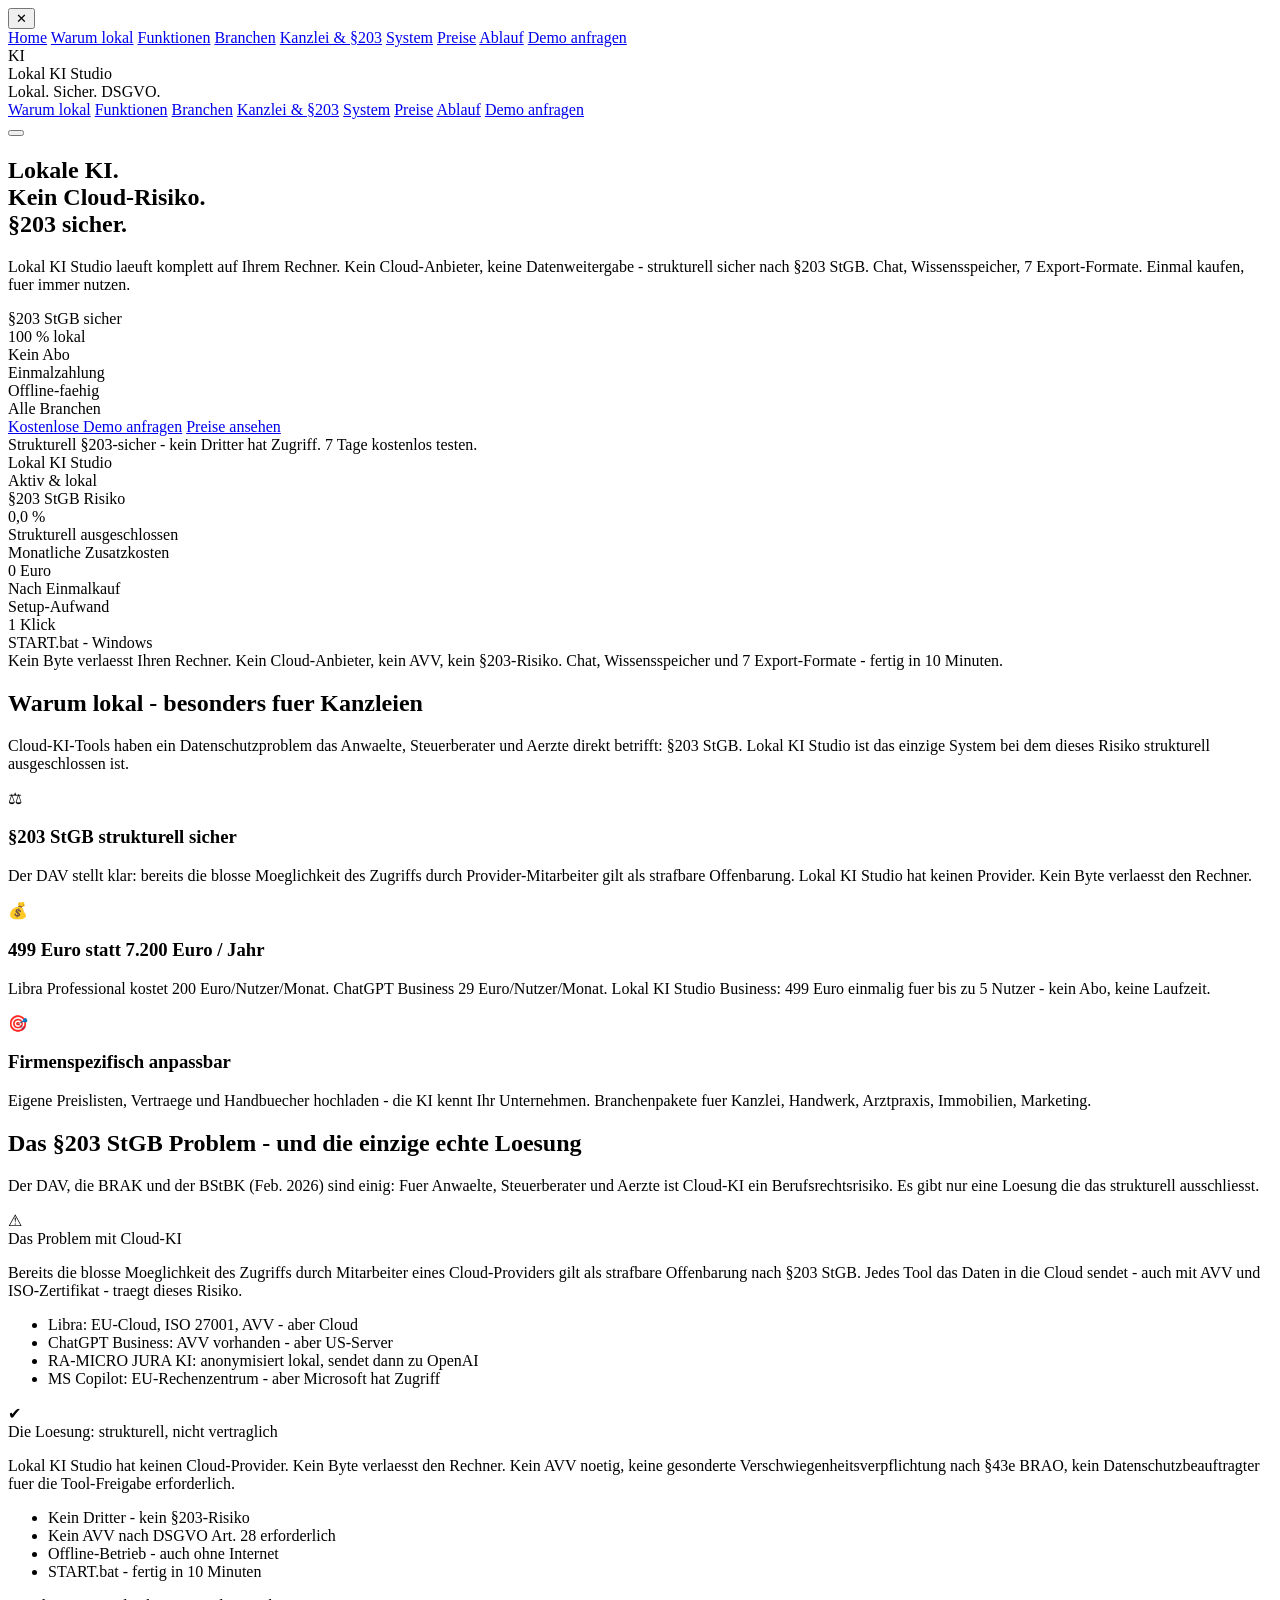
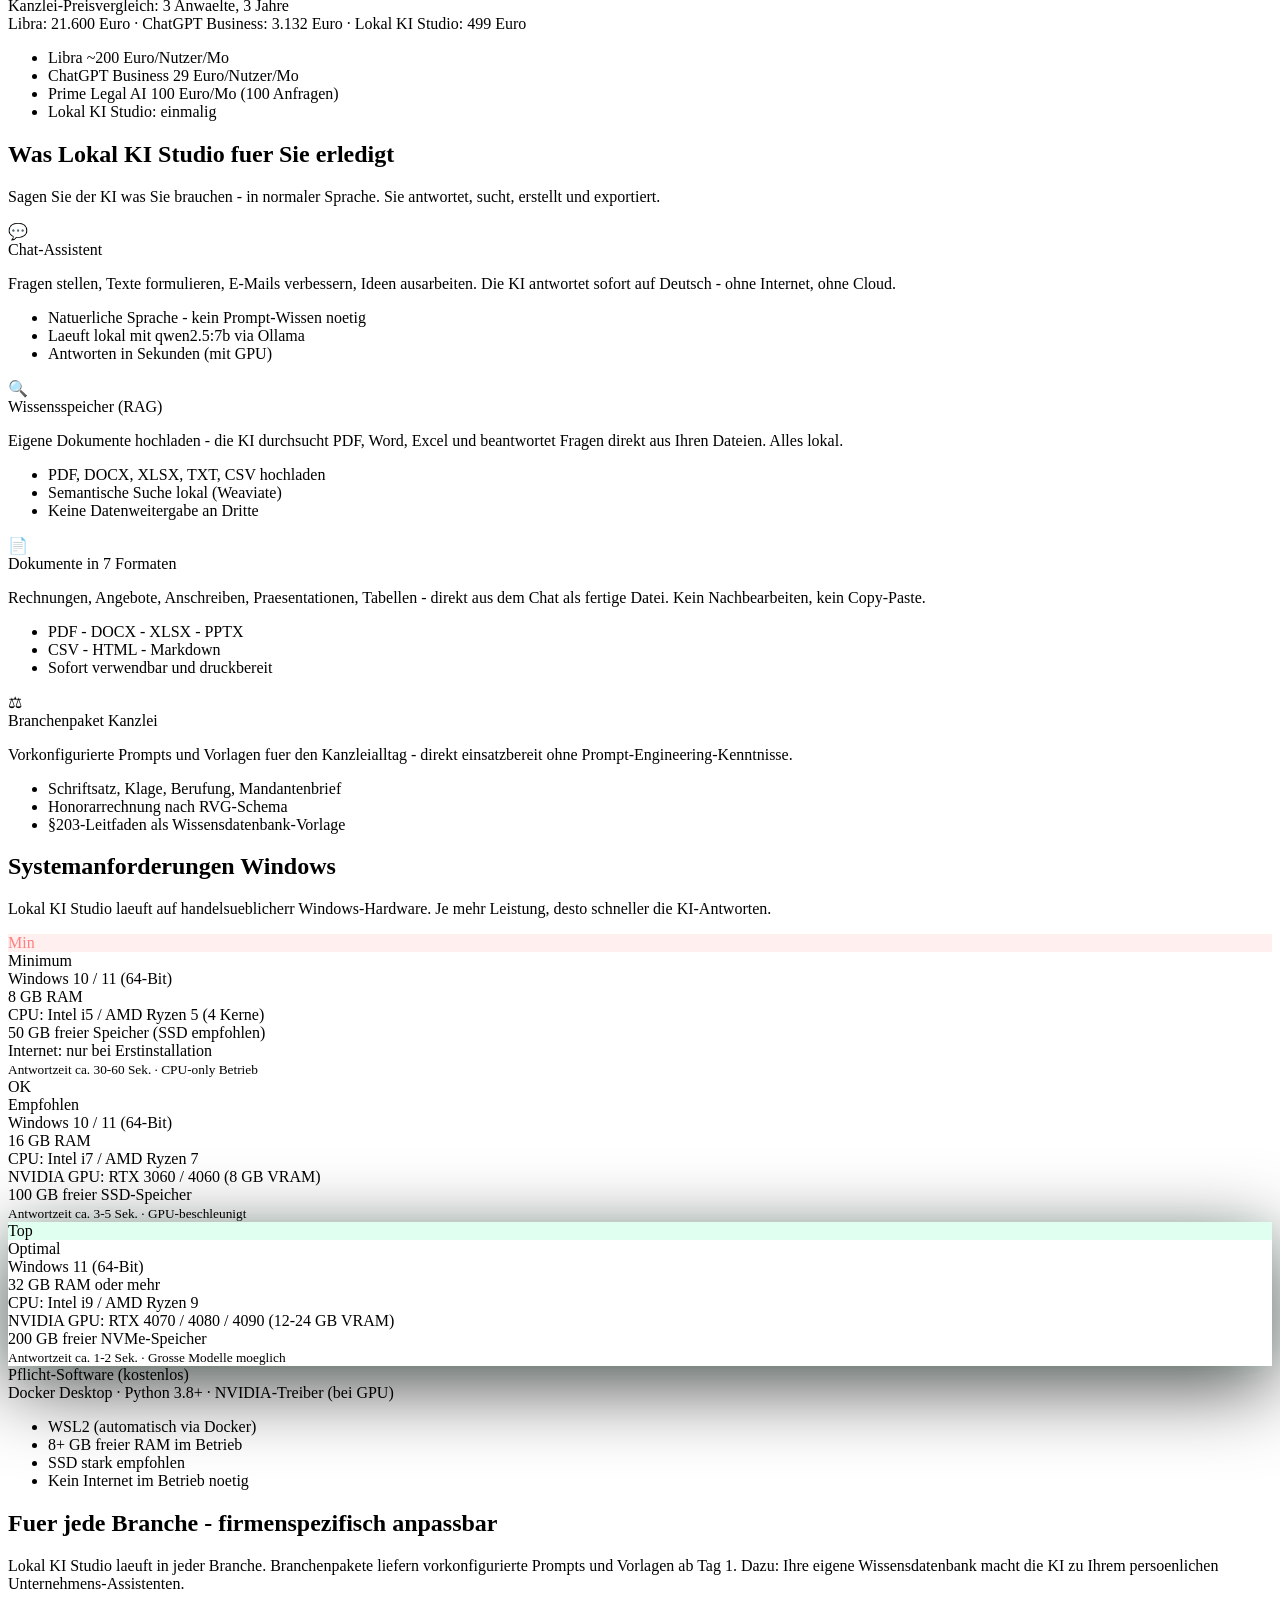
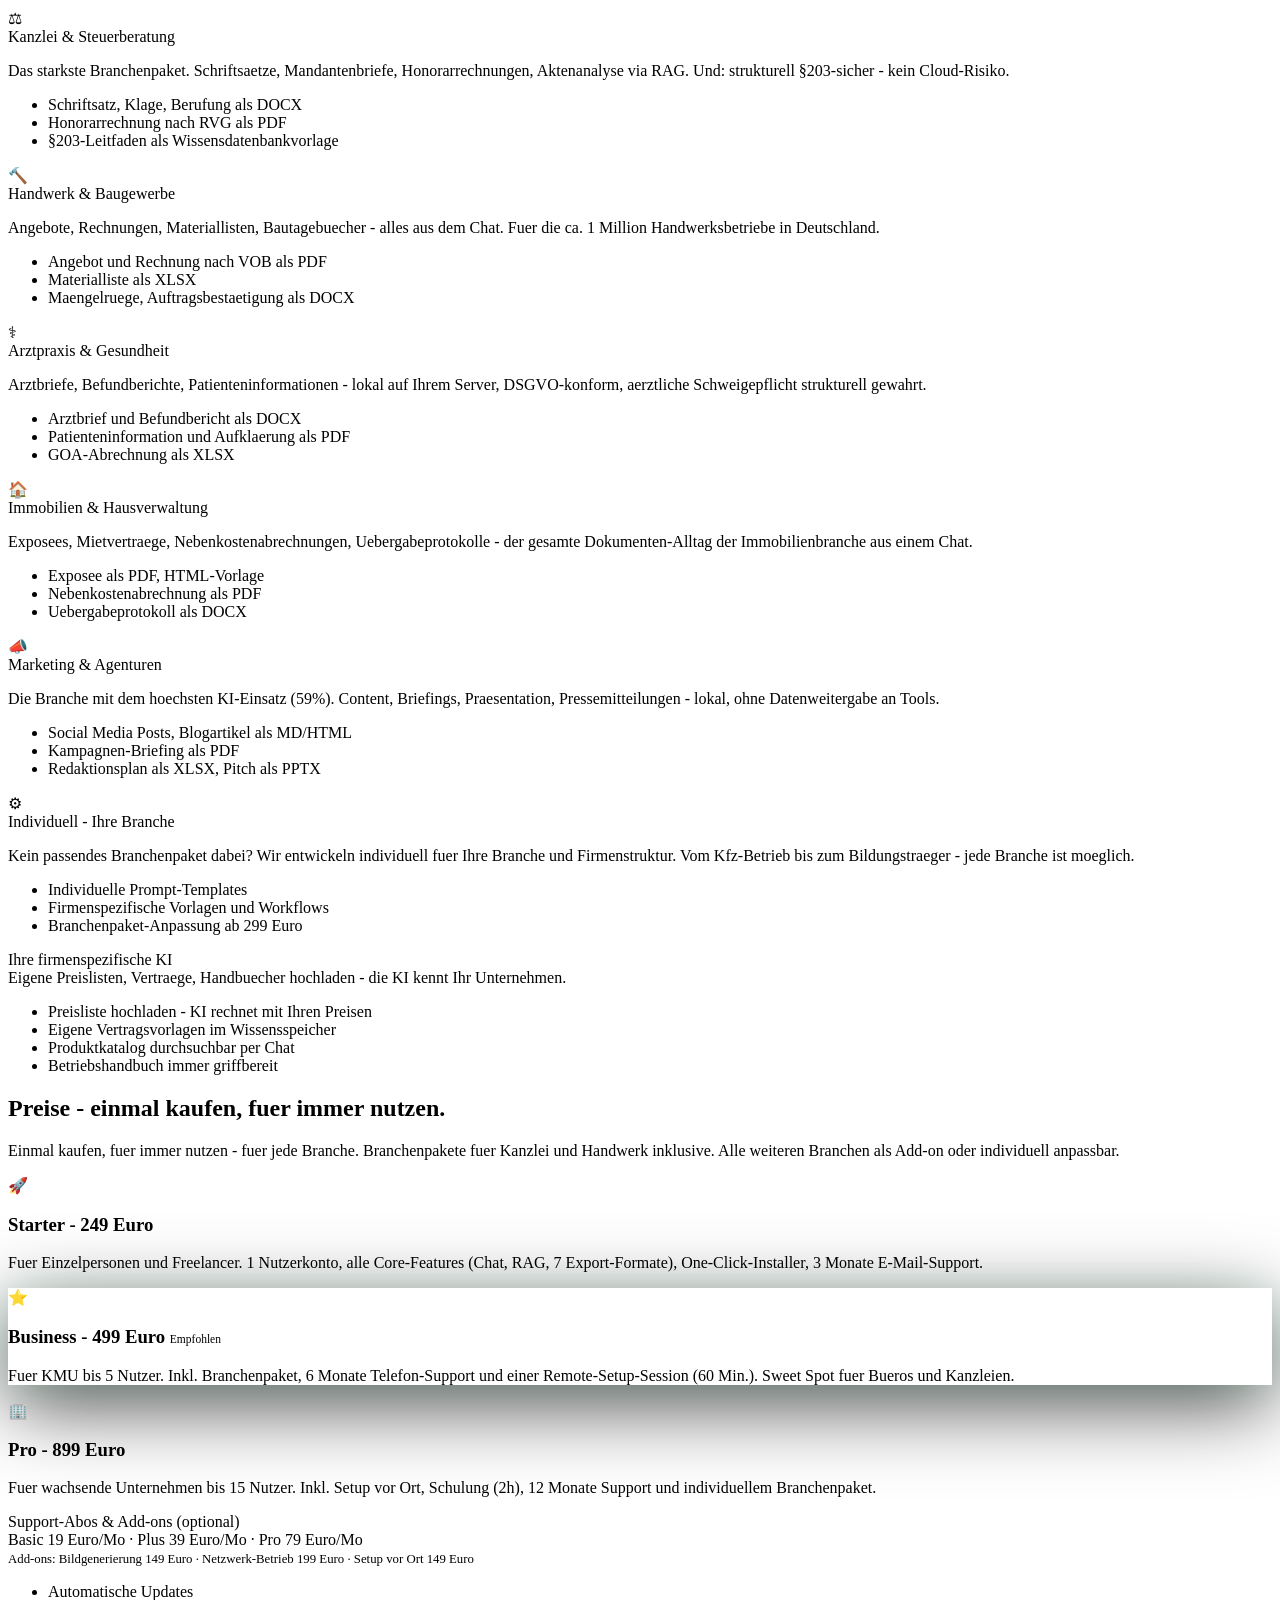
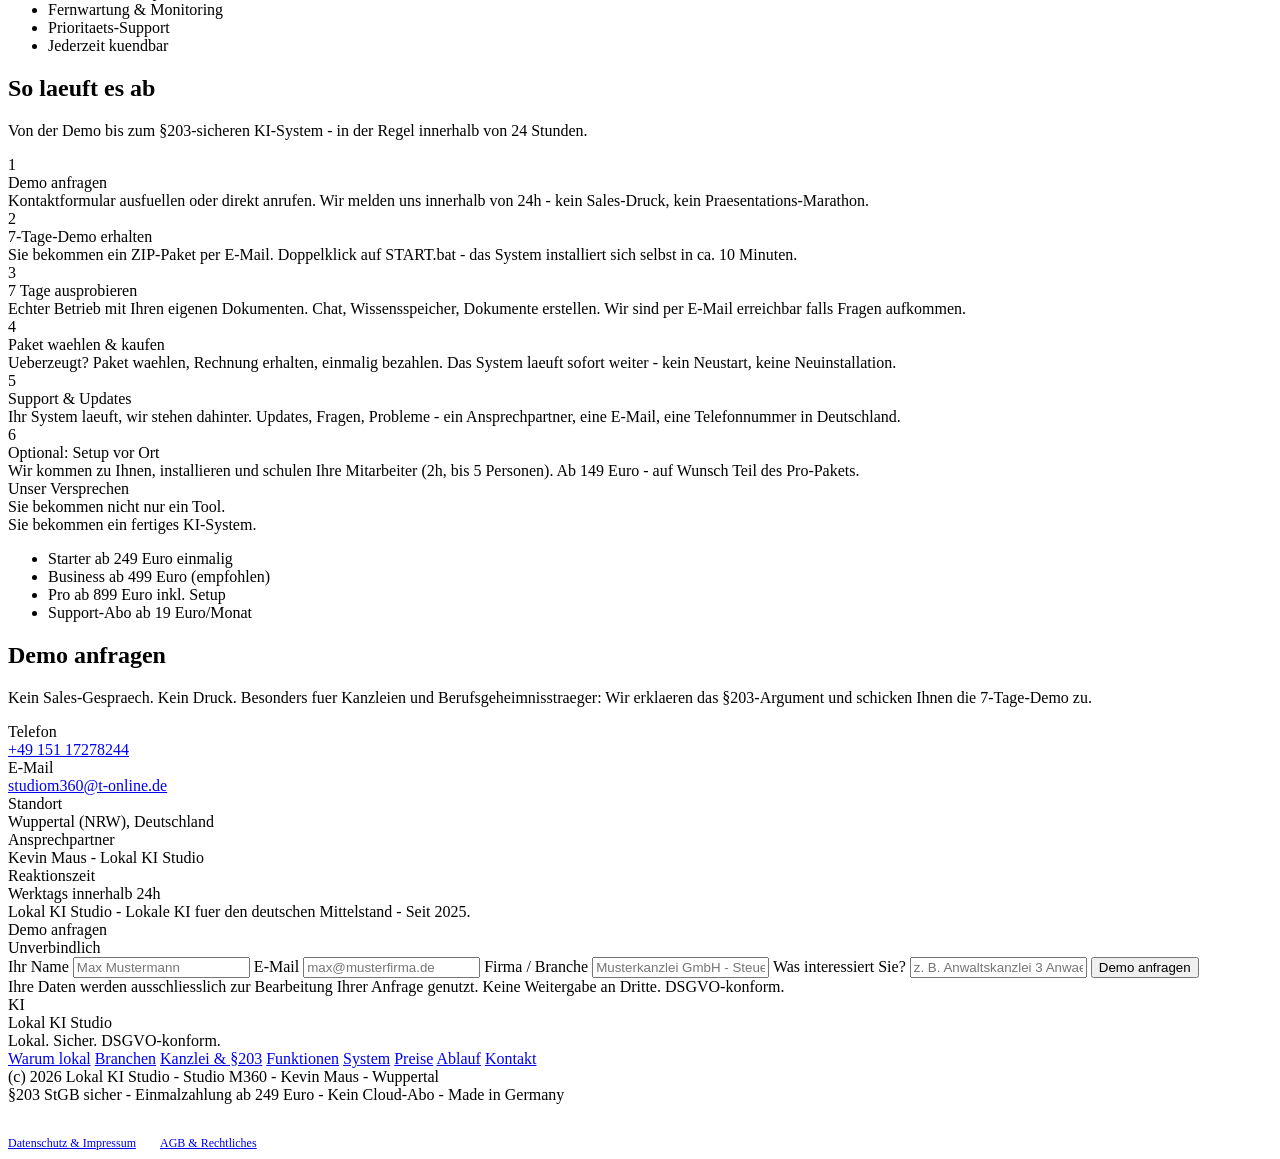
==== index.html @ 7f2d1e47 "Add files via upload" ====
<!DOCTYPE html>
<html lang="de">
<head>
  <meta charset="UTF-8" />
  <meta name="viewport" content="width=device-width,initial-scale=1.0" />
  <meta name="description" content="Lokal KI Studio - Lokale KI fuer Kanzleien und KMU. Strukturell sicher nach paragraph 203 StGB. Chat, Wissensspeicher, 7 Exportformate. Einmalzahlung ab 249 Euro - kein Cloud-Abo." />
  <title>Lokal KI Studio - Ihr eigenes ChatGPT - lokal &amp; sicher.</title>
  <link rel="preconnect" href="https://fonts.gstatic.com" crossorigin />
  <link href="https://fonts.googleapis.com/css2?family=Inter:wght@400;500;600&display=swap" rel="stylesheet" />
  <link rel="stylesheet" href="assets/styles.css" />
</head>
<body>

  <!-- Mobile nav overlay -->
  <div class="nav-overlay" id="mobileMenu">
    <button class="nav-overlay-close" id="mobileClose">&#x2715;</button>
    <nav class="nav-overlay-links">
      <a href="#home"     class="nav-overlay-link">Home</a>
      <a href="#why"      class="nav-overlay-link">Warum lokal</a>
      <a href="#features" class="nav-overlay-link">Funktionen</a>
      <a href="#branchen" class="nav-overlay-link">Branchen</a>
      <a href="#kanzlei" class="nav-overlay-link">Kanzlei &amp; §203</a>
      <a href="#system"   class="nav-overlay-link">System</a>
      <a href="#pricing"  class="nav-overlay-link">Preise</a>
      <a href="#workflow" class="nav-overlay-link">Ablauf</a>
      <a href="#contact"  class="nav-overlay-cta">Demo anfragen</a>
    </nav>
  </div>

  <!-- Header -->
  <header class="site-header">
    <div class="layout-row header-inner">
      <div class="brand">
        <div class="brand-mark">KI</div>
        <div class="brand-text">
          <div class="brand-line1">Lokal KI Studio</div>
          <div class="brand-line2">Lokal. Sicher. DSGVO.</div>
        </div>
      </div>
      <nav class="main-nav">
        <a href="#why"      class="nav-link">Warum lokal</a>
        <a href="#features" class="nav-link">Funktionen</a>
        <a href="#branchen" class="nav-link">Branchen</a>
        <a href="#kanzlei" class="nav-link">Kanzlei &amp; §203</a>
        <a href="#system"   class="nav-link">System</a>
        <a href="#pricing"  class="nav-link">Preise</a>
        <a href="#workflow" class="nav-link">Ablauf</a>
        <a href="#contact"  class="btn btn-ghost">Demo anfragen</a>
      </nav>
      <button class="burger" id="burgerBtn" aria-label="Navigation oeffnen">
        <span></span><span></span><span></span>
      </button>
    </div>
  </header>

  <main>

    <!-- HERO -->
    <section class="section hero" id="home">
      <div class="layout-col hero-inner">
        <div class="hero-copy">
          <h1 class="headline-xl gradient-text">
            Lokale KI.<br />
            Kein Cloud-Risiko.<br />
            &sect;203 sicher.
          </h1>
          <p class="lead">
            Lokal KI Studio laeuft komplett auf Ihrem Rechner.
            Kein Cloud-Anbieter, keine Datenweitergabe - strukturell sicher
            nach &sect;203 StGB. Chat, Wissensspeicher, 7 Export-Formate.
            Einmal kaufen, fuer immer nutzen.
          </p>
          <div class="hero-highlights">
            <div class="pill">&sect;203 StGB sicher</div>
            <div class="pill">100 % lokal</div>
            <div class="pill">Kein Abo</div>
            <div class="pill">Einmalzahlung</div>
            <div class="pill">Offline-faehig</div>
            <div class="pill">Alle Branchen</div>
          </div>
          <div class="hero-cta-row">
            <a href="#contact" class="btn btn-primary">Kostenlose Demo anfragen</a>
            <a href="#pricing" class="btn btn-outline">Preise ansehen</a>
          </div>
          <div class="trust-note">
            <span class="dot dot-green"></span>
            Strukturell &sect;203-sicher - kein Dritter hat Zugriff. 7 Tage kostenlos testen.
          </div>
        </div>

        <div class="hero-card">
          <div class="hero-card-inner">
            <div class="hero-card-top">
              <div class="status">
                <span class="status-dot"></span> Lokal KI Studio
              </div>
              <div class="status-hint">Aktiv &amp; lokal</div>
            </div>
            <div class="hero-metrics">
              <div class="metric-box">
                <div class="metric-label">&sect;203 StGB Risiko</div>
                <div class="metric-value green">0,0 %</div>
                <div class="metric-desc">Strukturell ausgeschlossen</div>
              </div>
              <div class="metric-box">
                <div class="metric-label">Monatliche Zusatzkosten</div>
                <div class="metric-value blue">0 Euro</div>
                <div class="metric-desc">Nach Einmalkauf</div>
              </div>
              <div class="metric-box">
                <div class="metric-label">Setup-Aufwand</div>
                <div class="metric-value neon">1 Klick</div>
                <div class="metric-desc">START.bat - Windows</div>
              </div>
            </div>
            <div class="hero-footnote">
              Kein Byte verlaesst Ihren Rechner. Kein Cloud-Anbieter, kein AVV, kein &sect;203-Risiko. Chat, Wissensspeicher und 7 Export-Formate - fertig in 10 Minuten.
            </div>
          </div>
        </div>
      </div>
    </section>

    <!-- WHY -->
    <section class="section why" id="why">
      <div class="layout-col tight">
        <div class="section-head">
          <h2 class="headline-l">Warum lokal - besonders fuer Kanzleien</h2>
          <p class="section-desc">
            Cloud-KI-Tools haben ein Datenschutzproblem das Anwaelte, Steuerberater und Aerzte direkt betrifft:
            &sect;203 StGB. Lokal KI Studio ist das einzige System bei dem dieses Risiko strukturell ausgeschlossen ist.
          </p>
        </div>
        <div class="grid-3">
          <div class="card feature-card">
            <div class="icon-circle"><span>&#x2696;</span></div>
            <h3 class="feature-title">&sect;203 StGB strukturell sicher</h3>
            <p class="feature-text">
              Der DAV stellt klar: bereits die blosse Moeglichkeit des Zugriffs durch Provider-Mitarbeiter
              gilt als strafbare Offenbarung. Lokal KI Studio hat keinen Provider. Kein Byte verlaesst den Rechner.
            </p>
          </div>
          <div class="card feature-card">
            <div class="icon-circle"><span>&#x1F4B0;</span></div>
            <h3 class="feature-title">499 Euro statt 7.200 Euro / Jahr</h3>
            <p class="feature-text">
              Libra Professional kostet 200 Euro/Nutzer/Monat. ChatGPT Business 29 Euro/Nutzer/Monat.
              Lokal KI Studio Business: 499 Euro einmalig fuer bis zu 5 Nutzer - kein Abo, keine Laufzeit.
            </p>
          </div>
          <div class="card feature-card">
            <div class="icon-circle"><span>&#x1F3AF;</span></div>
            <h3 class="feature-title">Firmenspezifisch anpassbar</h3>
            <p class="feature-text">
              Eigene Preislisten, Vertraege und Handbuecher hochladen - die KI kennt Ihr Unternehmen.
              Branchenpakete fuer Kanzlei, Handwerk, Arztpraxis, Immobilien, Marketing.
            </p>
          </div>
        </div>
      </div>
    </section>


    <!-- KANZLEI §203 -->
    <section class="section why" id="kanzlei">
      <div class="layout-col tight">
        <div class="section-head">
          <h2 class="headline-l">Das &sect;203 StGB Problem - und die einzige echte Loesung</h2>
          <p class="section-desc">
            Der DAV, die BRAK und der BStBK (Feb. 2026) sind einig: Fuer Anwaelte, Steuerberater und Aerzte
            ist Cloud-KI ein Berufsrechtsrisiko. Es gibt nur eine Loesung die das strukturell ausschliesst.
          </p>
        </div>

        <div class="solutions-grid">
          <div class="solution-block card">
            <div class="solution-head">
              <div class="solution-icon">&#x26A0;</div>
              <div class="solution-title">Das Problem mit Cloud-KI</div>
            </div>
            <p class="solution-text">
              Bereits die blosse Moeglichkeit des Zugriffs durch Mitarbeiter eines Cloud-Providers
              gilt als strafbare Offenbarung nach &sect;203 StGB. Jedes Tool das Daten in die Cloud sendet
              - auch mit AVV und ISO-Zertifikat - traegt dieses Risiko.
            </p>
            <ul class="bullet-list">
              <li>Libra: EU-Cloud, ISO 27001, AVV - aber Cloud</li>
              <li>ChatGPT Business: AVV vorhanden - aber US-Server</li>
              <li>RA-MICRO JURA KI: anonymisiert lokal, sendet dann zu OpenAI</li>
              <li>MS Copilot: EU-Rechenzentrum - aber Microsoft hat Zugriff</li>
            </ul>
          </div>

          <div class="solution-block card" style="border-color: rgba(0,255,135,0.4);">
            <div class="solution-head">
              <div class="solution-icon">&#x2714;</div>
              <div class="solution-title">Die Loesung: strukturell, nicht vertraglich</div>
            </div>
            <p class="solution-text">
              Lokal KI Studio hat keinen Cloud-Provider. Kein Byte verlaesst den Rechner.
              Kein AVV noetig, keine gesonderte Verschwiegenheitsverpflichtung nach &sect;43e BRAO,
              kein Datenschutzbeauftragter fuer die Tool-Freigabe erforderlich.
            </p>
            <ul class="bullet-list">
              <li>Kein Dritter - kein &sect;203-Risiko</li>
              <li>Kein AVV nach DSGVO Art. 28 erforderlich</li>
              <li>Offline-Betrieb - auch ohne Internet</li>
              <li>START.bat - fertig in 10 Minuten</li>
            </ul>
          </div>
        </div>

        <div class="workflow-bottom-card card">
          <div class="wbc-left">
            <div class="wbc-eyebrow">Kanzlei-Preisvergleich: 3 Anwaelte, 3 Jahre</div>
            <div class="wbc-headline">
              Libra: 21.600 Euro &middot; ChatGPT Business: 3.132 Euro &middot;
              <span class="txt-neon">Lokal KI Studio: 499 Euro</span>
            </div>
          </div>
          <div class="wbc-right">
            <ul class="bullet-list tight">
              <li>Libra ~200 Euro/Nutzer/Mo</li>
              <li>ChatGPT Business 29 Euro/Nutzer/Mo</li>
              <li>Prime Legal AI 100 Euro/Mo (100 Anfragen)</li>
              <li>Lokal KI Studio: einmalig</li>
            </ul>
          </div>
        </div>
      </div>
    </section>

    <!-- FEATURES -->
    <section class="section solutions" id="features">
      <div class="layout-col">
        <div class="section-head">
          <h2 class="headline-l">Was Lokal KI Studio fuer Sie erledigt</h2>
          <p class="section-desc">
            Sagen Sie der KI was Sie brauchen - in normaler Sprache.
            Sie antwortet, sucht, erstellt und exportiert.
          </p>
        </div>
        <div class="solutions-grid">
          <div class="solution-block card">
            <div class="solution-head">
              <div class="solution-icon">&#x1F4AC;</div>
              <div class="solution-title">Chat-Assistent</div>
            </div>
            <p class="solution-text">
              Fragen stellen, Texte formulieren, E-Mails verbessern, Ideen ausarbeiten.
              Die KI antwortet sofort auf Deutsch - ohne Internet, ohne Cloud.
            </p>
            <ul class="bullet-list">
              <li>Natuerliche Sprache - kein Prompt-Wissen noetig</li>
              <li>Laeuft lokal mit qwen2.5:7b via Ollama</li>
              <li>Antworten in Sekunden (mit GPU)</li>
            </ul>
          </div>
          <div class="solution-block card">
            <div class="solution-head">
              <div class="solution-icon">&#x1F50D;</div>
              <div class="solution-title">Wissensspeicher (RAG)</div>
            </div>
            <p class="solution-text">
              Eigene Dokumente hochladen - die KI durchsucht PDF, Word, Excel und
              beantwortet Fragen direkt aus Ihren Dateien. Alles lokal.
            </p>
            <ul class="bullet-list">
              <li>PDF, DOCX, XLSX, TXT, CSV hochladen</li>
              <li>Semantische Suche lokal (Weaviate)</li>
              <li>Keine Datenweitergabe an Dritte</li>
            </ul>
          </div>
          <div class="solution-block card">
            <div class="solution-head">
              <div class="solution-icon">&#x1F4C4;</div>
              <div class="solution-title">Dokumente in 7 Formaten</div>
            </div>
            <p class="solution-text">
              Rechnungen, Angebote, Anschreiben, Praesentationen, Tabellen - direkt aus dem Chat
              als fertige Datei. Kein Nachbearbeiten, kein Copy-Paste.
            </p>
            <ul class="bullet-list">
              <li>PDF - DOCX - XLSX - PPTX</li>
              <li>CSV - HTML - Markdown</li>
              <li>Sofort verwendbar und druckbereit</li>
            </ul>
          </div>
          <div class="solution-block card">
            <div class="solution-head">
              <div class="solution-icon">&#x2696;</div>
              <div class="solution-title">Branchenpaket Kanzlei</div>
            </div>
            <p class="solution-text">
              Vorkonfigurierte Prompts und Vorlagen fuer den Kanzleialltag - direkt einsatzbereit
              ohne Prompt-Engineering-Kenntnisse.
            </p>
            <ul class="bullet-list">
              <li>Schriftsatz, Klage, Berufung, Mandantenbrief</li>
              <li>Honorarrechnung nach RVG-Schema</li>
              <li>&sect;203-Leitfaden als Wissensdatenbank-Vorlage</li>
            </ul>
          </div>
        </div>
      </div>
    </section>


    <!-- SYSTEMANFORDERUNGEN -->
    <section class="section workflow" id="system">
      <div class="layout-col tight">
        <div class="section-head">
          <h2 class="headline-l">Systemanforderungen Windows</h2>
          <p class="section-desc">
            Lokal KI Studio laeuft auf handelsueblicherr Windows-Hardware.
            Je mehr Leistung, desto schneller die KI-Antworten.
          </p>
        </div>

        <div class="timeline">

          <div class="tl-step">
            <div class="tl-marker" style="background:rgba(255,100,100,.1);border-color:rgba(255,100,100,.4);color:#ff8080;">Min</div>
            <div class="tl-title">Minimum</div>
            <div class="tl-text">
              Windows 10 / 11 (64-Bit)<br/>
              8 GB RAM<br/>
              CPU: Intel i5 / AMD Ryzen 5 (4 Kerne)<br/>
              50 GB freier Speicher (SSD empfohlen)<br/>
              Internet: nur bei Erstinstallation<br/>
              <small style="color:var(--txt-muted);">Antwortzeit ca. 30-60 Sek. &middot; CPU-only Betrieb</small>
            </div>
          </div>

          <div class="tl-step" style="border-color:rgba(0,255,135,0.35);">
            <div class="tl-marker">OK</div>
            <div class="tl-title">Empfohlen</div>
            <div class="tl-text">
              Windows 10 / 11 (64-Bit)<br/>
              16 GB RAM<br/>
              CPU: Intel i7 / AMD Ryzen 7<br/>
              NVIDIA GPU: RTX 3060 / 4060 (8 GB VRAM)<br/>
              100 GB freier SSD-Speicher<br/>
              <small style="color:var(--txt-muted);">Antwortzeit ca. 3-5 Sek. &middot; GPU-beschleunigt</small>
            </div>
          </div>

          <div class="tl-step" style="border-color:rgba(0,255,135,0.55);box-shadow:0 0 30px rgba(0,255,135,0.07),0 20px 80px rgba(0,0,0,.7);">
            <div class="tl-marker" style="background:rgba(0,255,135,.12);border-color:rgba(0,255,135,.6);">Top</div>
            <div class="tl-title" style="color:var(--neon-500);">Optimal</div>
            <div class="tl-text">
              Windows 11 (64-Bit)<br/>
              32 GB RAM oder mehr<br/>
              CPU: Intel i9 / AMD Ryzen 9<br/>
              NVIDIA GPU: RTX 4070 / 4080 / 4090 (12-24 GB VRAM)<br/>
              200 GB freier NVMe-Speicher<br/>
              <small style="color:var(--txt-muted);">Antwortzeit ca. 1-2 Sek. &middot; Grosse Modelle moeglich</small>
            </div>
          </div>

        </div>

        <div class="workflow-bottom-card card">
          <div class="wbc-left">
            <div class="wbc-eyebrow">Pflicht-Software (kostenlos)</div>
            <div class="wbc-headline">
              Docker Desktop &middot; Python 3.8+ &middot; <span class="txt-neon">NVIDIA-Treiber (bei GPU)</span>
            </div>
          </div>
          <div class="wbc-right">
            <ul class="bullet-list tight">
              <li>WSL2 (automatisch via Docker)</li>
              <li>8+ GB freier RAM im Betrieb</li>
              <li>SSD stark empfohlen</li>
              <li>Kein Internet im Betrieb noetig</li>
            </ul>
          </div>
        </div>

      </div>
    </section>


    <!-- BRANCHEN -->
    <section class="section solutions" id="branchen">
      <div class="layout-col">
        <div class="section-head">
          <h2 class="headline-l">Fuer jede Branche - firmenspezifisch anpassbar</h2>
          <p class="section-desc">
            Lokal KI Studio laeuft in jeder Branche. Branchenpakete liefern vorkonfigurierte
            Prompts und Vorlagen ab Tag 1. Dazu: Ihre eigene Wissensdatenbank macht die KI
            zu Ihrem persoenlichen Unternehmens-Assistenten.
          </p>
        </div>

        <div class="solutions-grid">

          <div class="solution-block card" style="border-color:rgba(0,255,135,0.3);">
            <div class="solution-head">
              <div class="solution-icon">&#x2696;</div>
              <div class="solution-title">Kanzlei &amp; Steuerberatung</div>
            </div>
            <p class="solution-text">
              Das starkste Branchenpaket. Schriftsaetze, Mandantenbriefe, Honorarrechnungen,
              Aktenanalyse via RAG. Und: strukturell &sect;203-sicher - kein Cloud-Risiko.
            </p>
            <ul class="bullet-list">
              <li>Schriftsatz, Klage, Berufung als DOCX</li>
              <li>Honorarrechnung nach RVG als PDF</li>
              <li>&sect;203-Leitfaden als Wissensdatenbankvorlage</li>
            </ul>
          </div>

          <div class="solution-block card">
            <div class="solution-head">
              <div class="solution-icon">&#x1F528;</div>
              <div class="solution-title">Handwerk &amp; Baugewerbe</div>
            </div>
            <p class="solution-text">
              Angebote, Rechnungen, Materiallisten, Bautagebuecher - alles aus dem Chat.
              Fuer die ca. 1 Million Handwerksbetriebe in Deutschland.
            </p>
            <ul class="bullet-list">
              <li>Angebot und Rechnung nach VOB als PDF</li>
              <li>Materialliste als XLSX</li>
              <li>Maengelruege, Auftragsbestaetigung als DOCX</li>
            </ul>
          </div>

          <div class="solution-block card">
            <div class="solution-head">
              <div class="solution-icon">&#x2695;</div>
              <div class="solution-title">Arztpraxis &amp; Gesundheit</div>
            </div>
            <p class="solution-text">
              Arztbriefe, Befundberichte, Patienteninformationen - lokal auf Ihrem Server,
              DSGVO-konform, aerztliche Schweigepflicht strukturell gewahrt.
            </p>
            <ul class="bullet-list">
              <li>Arztbrief und Befundbericht als DOCX</li>
              <li>Patienteninformation und Aufklaerung als PDF</li>
              <li>GOA-Abrechnung als XLSX</li>
            </ul>
          </div>

          <div class="solution-block card">
            <div class="solution-head">
              <div class="solution-icon">&#x1F3E0;</div>
              <div class="solution-title">Immobilien &amp; Hausverwaltung</div>
            </div>
            <p class="solution-text">
              Exposees, Mietvertraege, Nebenkostenabrechnungen, Uebergabeprotokolle -
              der gesamte Dokumenten-Alltag der Immobilienbranche aus einem Chat.
            </p>
            <ul class="bullet-list">
              <li>Exposee als PDF, HTML-Vorlage</li>
              <li>Nebenkostenabrechnung als PDF</li>
              <li>Uebergabeprotokoll als DOCX</li>
            </ul>
          </div>

          <div class="solution-block card">
            <div class="solution-head">
              <div class="solution-icon">&#x1F4E3;</div>
              <div class="solution-title">Marketing &amp; Agenturen</div>
            </div>
            <p class="solution-text">
              Die Branche mit dem hoechsten KI-Einsatz (59%). Content, Briefings,
              Praesentation, Pressemitteilungen - lokal, ohne Datenweitergabe an Tools.
            </p>
            <ul class="bullet-list">
              <li>Social Media Posts, Blogartikel als MD/HTML</li>
              <li>Kampagnen-Briefing als PDF</li>
              <li>Redaktionsplan als XLSX, Pitch als PPTX</li>
            </ul>
          </div>

          <div class="solution-block card">
            <div class="solution-head">
              <div class="solution-icon">&#x2699;</div>
              <div class="solution-title">Individuell - Ihre Branche</div>
            </div>
            <p class="solution-text">
              Kein passendes Branchenpaket dabei? Wir entwickeln individuell fuer Ihre Branche
              und Firmenstruktur. Vom Kfz-Betrieb bis zum Bildungstraeger - jede Branche ist moeglich.
            </p>
            <ul class="bullet-list">
              <li>Individuelle Prompt-Templates</li>
              <li>Firmenspezifische Vorlagen und Workflows</li>
              <li>Branchenpaket-Anpassung ab 299 Euro</li>
            </ul>
          </div>

        </div>

        <!-- Firmenspezifisch Box -->
        <div class="workflow-bottom-card card" style="margin-top:1rem;">
          <div class="wbc-left">
            <div class="wbc-eyebrow">Ihre firmenspezifische KI</div>
            <div class="wbc-headline">
              Eigene Preislisten, Vertraege, Handbuecher hochladen -
              <span class="txt-neon">die KI kennt Ihr Unternehmen.</span>
            </div>
          </div>
          <div class="wbc-right">
            <ul class="bullet-list tight">
              <li>Preisliste hochladen - KI rechnet mit Ihren Preisen</li>
              <li>Eigene Vertragsvorlagen im Wissensspeicher</li>
              <li>Produktkatalog durchsuchbar per Chat</li>
              <li>Betriebshandbuch immer griffbereit</li>
            </ul>
          </div>
        </div>

      </div>
    </section>

    <!-- PRICING -->
    <section class="section why" id="pricing">
      <div class="layout-col tight">
        <div class="section-head">
          <h2 class="headline-l">Preise - einmal kaufen, fuer immer nutzen.</h2>
          <p class="section-desc">
            Einmal kaufen, fuer immer nutzen - fuer jede Branche. Branchenpakete fuer Kanzlei und Handwerk
            inklusive. Alle weiteren Branchen als Add-on oder individuell anpassbar.
          </p>
        </div>
        <div class="grid-3">
          <div class="card feature-card">
            <div class="icon-circle"><span>&#x1F680;</span></div>
            <h3 class="feature-title">Starter - 249 Euro</h3>
            <p class="feature-text">
              Fuer Einzelpersonen und Freelancer. 1 Nutzerkonto, alle Core-Features
              (Chat, RAG, 7 Export-Formate), One-Click-Installer, 3 Monate E-Mail-Support.
            </p>
          </div>
          <div class="card feature-card" style="border-color:rgba(0,255,135,0.45);box-shadow:0 0 40px rgba(0,255,135,0.08),0 20px 80px rgba(0,0,0,.7);">
            <div class="icon-circle"><span>&#x2B50;</span></div>
            <h3 class="feature-title" style="color:var(--neon-500);">Business - 499 Euro <small style="font-size:.72rem;color:var(--txt-muted);font-weight:400;">Empfohlen</small></h3>
            <p class="feature-text">
              Fuer KMU bis 5 Nutzer. Inkl. Branchenpaket, 6 Monate Telefon-Support
              und einer Remote-Setup-Session (60 Min.). Sweet Spot fuer Bueros und Kanzleien.
            </p>
          </div>
          <div class="card feature-card">
            <div class="icon-circle"><span>&#x1F3E2;</span></div>
            <h3 class="feature-title">Pro - 899 Euro</h3>
            <p class="feature-text">
              Fuer wachsende Unternehmen bis 15 Nutzer. Inkl. Setup vor Ort,
              Schulung (2h), 12 Monate Support und individuellem Branchenpaket.
            </p>
          </div>
        </div>
        <div class="workflow-bottom-card card">
          <div class="wbc-left">
            <div class="wbc-eyebrow">Support-Abos &amp; Add-ons (optional)</div>
            <div class="wbc-headline">
              Basic 19 Euro/Mo &middot; Plus 39 Euro/Mo &middot; <span class="txt-neon">Pro 79 Euro/Mo</span><br/>
              <small style="font-size:.8rem;color:var(--txt-dim);font-weight:400;">
                Add-ons: Bildgenerierung 149 Euro &middot; Netzwerk-Betrieb 199 Euro &middot; Setup vor Ort 149 Euro
              </small>
            </div>
          </div>
          <div class="wbc-right">
            <ul class="bullet-list tight">
              <li>Automatische Updates</li>
              <li>Fernwartung &amp; Monitoring</li>
              <li>Prioritaets-Support</li>
              <li>Jederzeit kuendbar</li>
            </ul>
          </div>
        </div>
      </div>
    </section>

    <!-- WORKFLOW -->
    <section class="section workflow" id="workflow">
      <div class="layout-col tight">
        <div class="section-head">
          <h2 class="headline-l">So laeuft es ab</h2>
          <p class="section-desc">
            Von der Demo bis zum &sect;203-sicheren KI-System - in der Regel innerhalb von 24 Stunden.
          </p>
        </div>
        <div class="timeline">
          <div class="tl-step">
            <div class="tl-marker">1</div>
            <div class="tl-title">Demo anfragen</div>
            <div class="tl-text">
              Kontaktformular ausfuellen oder direkt anrufen.
              Wir melden uns innerhalb von 24h - kein Sales-Druck, kein Praesentations-Marathon.
            </div>
          </div>
          <div class="tl-step">
            <div class="tl-marker">2</div>
            <div class="tl-title">7-Tage-Demo erhalten</div>
            <div class="tl-text">
              Sie bekommen ein ZIP-Paket per E-Mail. Doppelklick auf START.bat -
              das System installiert sich selbst in ca. 10 Minuten.
            </div>
          </div>
          <div class="tl-step">
            <div class="tl-marker">3</div>
            <div class="tl-title">7 Tage ausprobieren</div>
            <div class="tl-text">
              Echter Betrieb mit Ihren eigenen Dokumenten. Chat, Wissensspeicher,
              Dokumente erstellen. Wir sind per E-Mail erreichbar falls Fragen aufkommen.
            </div>
          </div>
          <div class="tl-step">
            <div class="tl-marker">4</div>
            <div class="tl-title">Paket waehlen &amp; kaufen</div>
            <div class="tl-text">
              Ueberzeugt? Paket waehlen, Rechnung erhalten, einmalig bezahlen.
              Das System laeuft sofort weiter - kein Neustart, keine Neuinstallation.
            </div>
          </div>
          <div class="tl-step">
            <div class="tl-marker">5</div>
            <div class="tl-title">Support &amp; Updates</div>
            <div class="tl-text">
              Ihr System laeuft, wir stehen dahinter. Updates, Fragen, Probleme -
              ein Ansprechpartner, eine E-Mail, eine Telefonnummer in Deutschland.
            </div>
          </div>
          <div class="tl-step">
            <div class="tl-marker">6</div>
            <div class="tl-title">Optional: Setup vor Ort</div>
            <div class="tl-text">
              Wir kommen zu Ihnen, installieren und schulen Ihre Mitarbeiter
              (2h, bis 5 Personen). Ab 149 Euro - auf Wunsch Teil des Pro-Pakets.
            </div>
          </div>
        </div>
        <div class="workflow-bottom-card card">
          <div class="wbc-left">
            <div class="wbc-eyebrow">Unser Versprechen</div>
            <div class="wbc-headline">
              Sie bekommen nicht nur ein Tool.<br />
              Sie bekommen ein <span class="txt-neon">fertiges KI-System</span>.
            </div>
          </div>
          <div class="wbc-right">
            <ul class="bullet-list tight">
              <li>Starter ab 249 Euro einmalig</li>
              <li>Business ab 499 Euro (empfohlen)</li>
              <li>Pro ab 899 Euro inkl. Setup</li>
              <li>Support-Abo ab 19 Euro/Monat</li>
            </ul>
          </div>
        </div>
      </div>
    </section>

    <!-- CONTACT -->
    <section class="section contact" id="contact">
      <div class="layout-col tight contact-inner">
        <div class="contact-left">
          <h2 class="headline-l">Demo anfragen</h2>
          <p class="section-desc">
            Kein Sales-Gespraech. Kein Druck. Besonders fuer Kanzleien und Berufsgeheimnisstraeger:
            Wir erklaeren das &sect;203-Argument und schicken Ihnen die 7-Tage-Demo zu.
          </p>
          <div class="contact-box card">
            <div class="contact-line">
              <div class="cl-label">Telefon</div>
              <div class="cl-value">
                <a href="tel:+4915117278244" class="cl-link">+49 151 17278244</a>
              </div>
            </div>
            <div class="contact-line">
              <div class="cl-label">E-Mail</div>
              <div class="cl-value">
                <a href="mailto:studiom360@t-online.de" class="cl-link">studiom360@t-online.de</a>
              </div>
            </div>
            <div class="contact-line">
              <div class="cl-label">Standort</div>
              <div class="cl-value">Wuppertal (NRW), Deutschland</div>
            </div>
            <div class="contact-line">
              <div class="cl-label">Ansprechpartner</div>
              <div class="cl-value">Kevin Maus - Lokal KI Studio</div>
            </div>
            <div class="contact-line">
              <div class="cl-label">Reaktionszeit</div>
              <div class="cl-value">Werktags innerhalb 24h</div>
            </div>
          </div>
          <div class="microcopy">
            Lokal KI Studio - Lokale KI fuer den deutschen Mittelstand - Seit 2025.
          </div>
        </div>

        <form class="contact-form card" onsubmit="return false;">
          <div class="cf-head">
            <div class="cf-title">Demo anfragen</div>
            <div class="cf-hint">Unverbindlich</div>
          </div>
          <label class="cf-field">
            <span class="cf-label">Ihr Name</span>
            <input class="cf-input" type="text" id="cfName" placeholder="Max Mustermann" />
          </label>
          <label class="cf-field">
            <span class="cf-label">E-Mail</span>
            <input class="cf-input" type="email" id="cfEmail" placeholder="max@musterfirma.de" />
          </label>
          <label class="cf-field">
            <span class="cf-label">Firma / Branche</span>
            <input class="cf-input" type="text" id="cfCompany" placeholder="Musterkanzlei GmbH - Steuerberatung" />
          </label>
          <label class="cf-field">
            <span class="cf-label">Was interessiert Sie?</span>
            <input class="cf-input" type="text" id="cfMessage" placeholder="z. B. Anwaltskanzlei 3 Anwaelte, brauche &sect;203-sichere KI fuer Schriftsaetze..." />
          </label>
          <button class="btn btn-primary btn-full" id="fakeSubmitBtn">Demo anfragen</button>
          <div class="cf-footnote" id="formStatus">
            Ihre Daten werden ausschliesslich zur Bearbeitung Ihrer Anfrage genutzt.
            Keine Weitergabe an Dritte. DSGVO-konform.
          </div>
        </form>
      </div>
    </section>
  </main>

  <!-- FOOTER -->
  <footer class="site-footer">
    <div class="layout-col footer-inner">
      <div class="footer-top">
        <div class="brand brand-footer">
          <div class="brand-mark">KI</div>
          <div class="brand-text">
            <div class="brand-line1">Lokal KI Studio</div>
            <div class="brand-line2">Lokal. Sicher. DSGVO-konform.</div>
          </div>
        </div>
        <div class="footer-links">
          <a href="#why"      class="footer-link">Warum lokal</a>
          <a href="#branchen" class="footer-link">Branchen</a>
          <a href="#kanzlei"  class="footer-link">Kanzlei &amp; &sect;203</a>
          <a href="#features" class="footer-link">Funktionen</a>
          <a href="#system"   class="footer-link">System</a>
          <a href="#pricing"  class="footer-link">Preise</a>
          <a href="#workflow" class="footer-link">Ablauf</a>
          <a href="#contact"  class="footer-link">Kontakt</a>
        </div>
      </div>
      <div class="footer-bottom">
        <div class="legal">
          (c) 2026 Lokal KI Studio - Studio M360 - Kevin Maus - Wuppertal
        </div>
        <div class="legal">
          &sect;203 StGB sicher - Einmalzahlung ab 249 Euro - Kein Cloud-Abo - Made in Germany
        </div>
      </div>
      <div style="margin-top:1rem;padding-top:1rem;border-top:1px solid var(--line-dark);display:flex;gap:1.5rem;flex-wrap:wrap;">
        <a href="datenschutz.html" class="footer-link" style="font-size:0.75rem;">Datenschutz &amp; Impressum</a>
        <a href="agb.html" class="footer-link" style="font-size:0.75rem;">AGB &amp; Rechtliches</a>
      </div>
    </div>
  </footer>

  <script src="assets/script.js"></script>
</body>
</html>
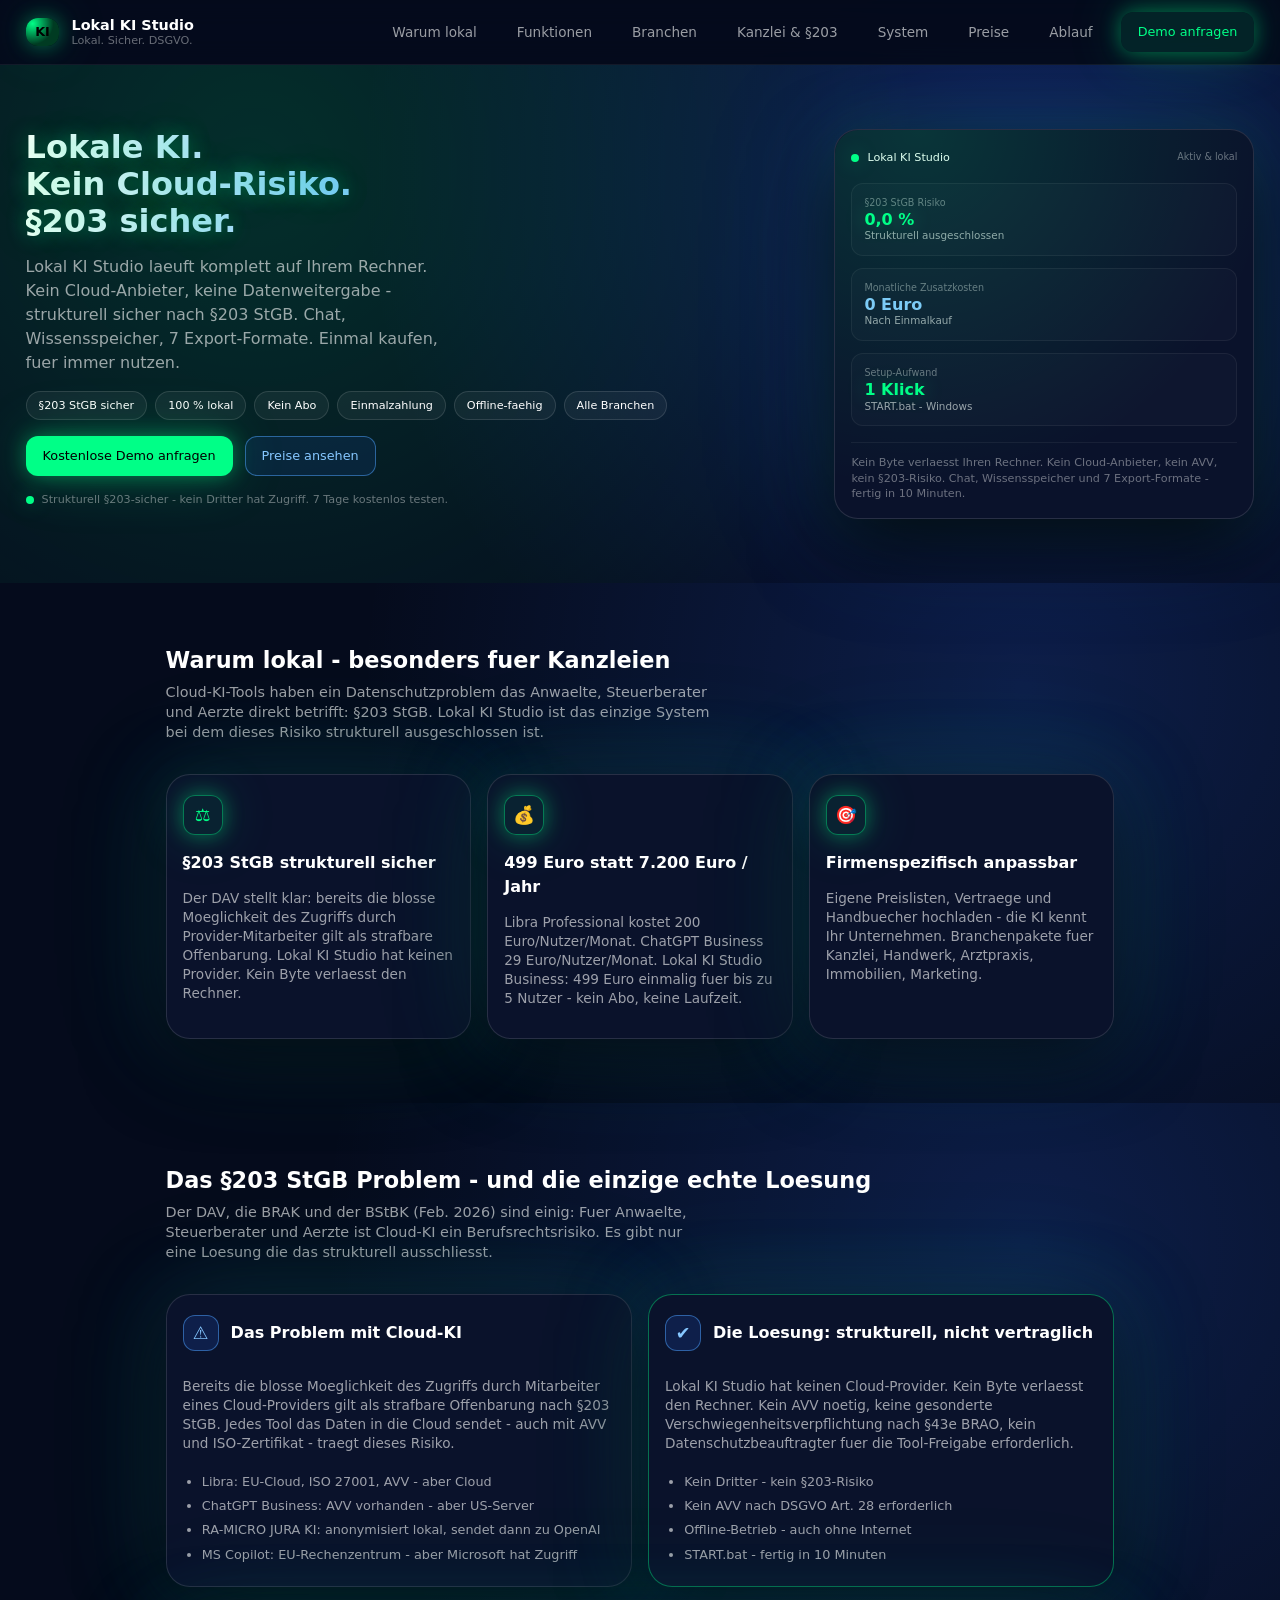
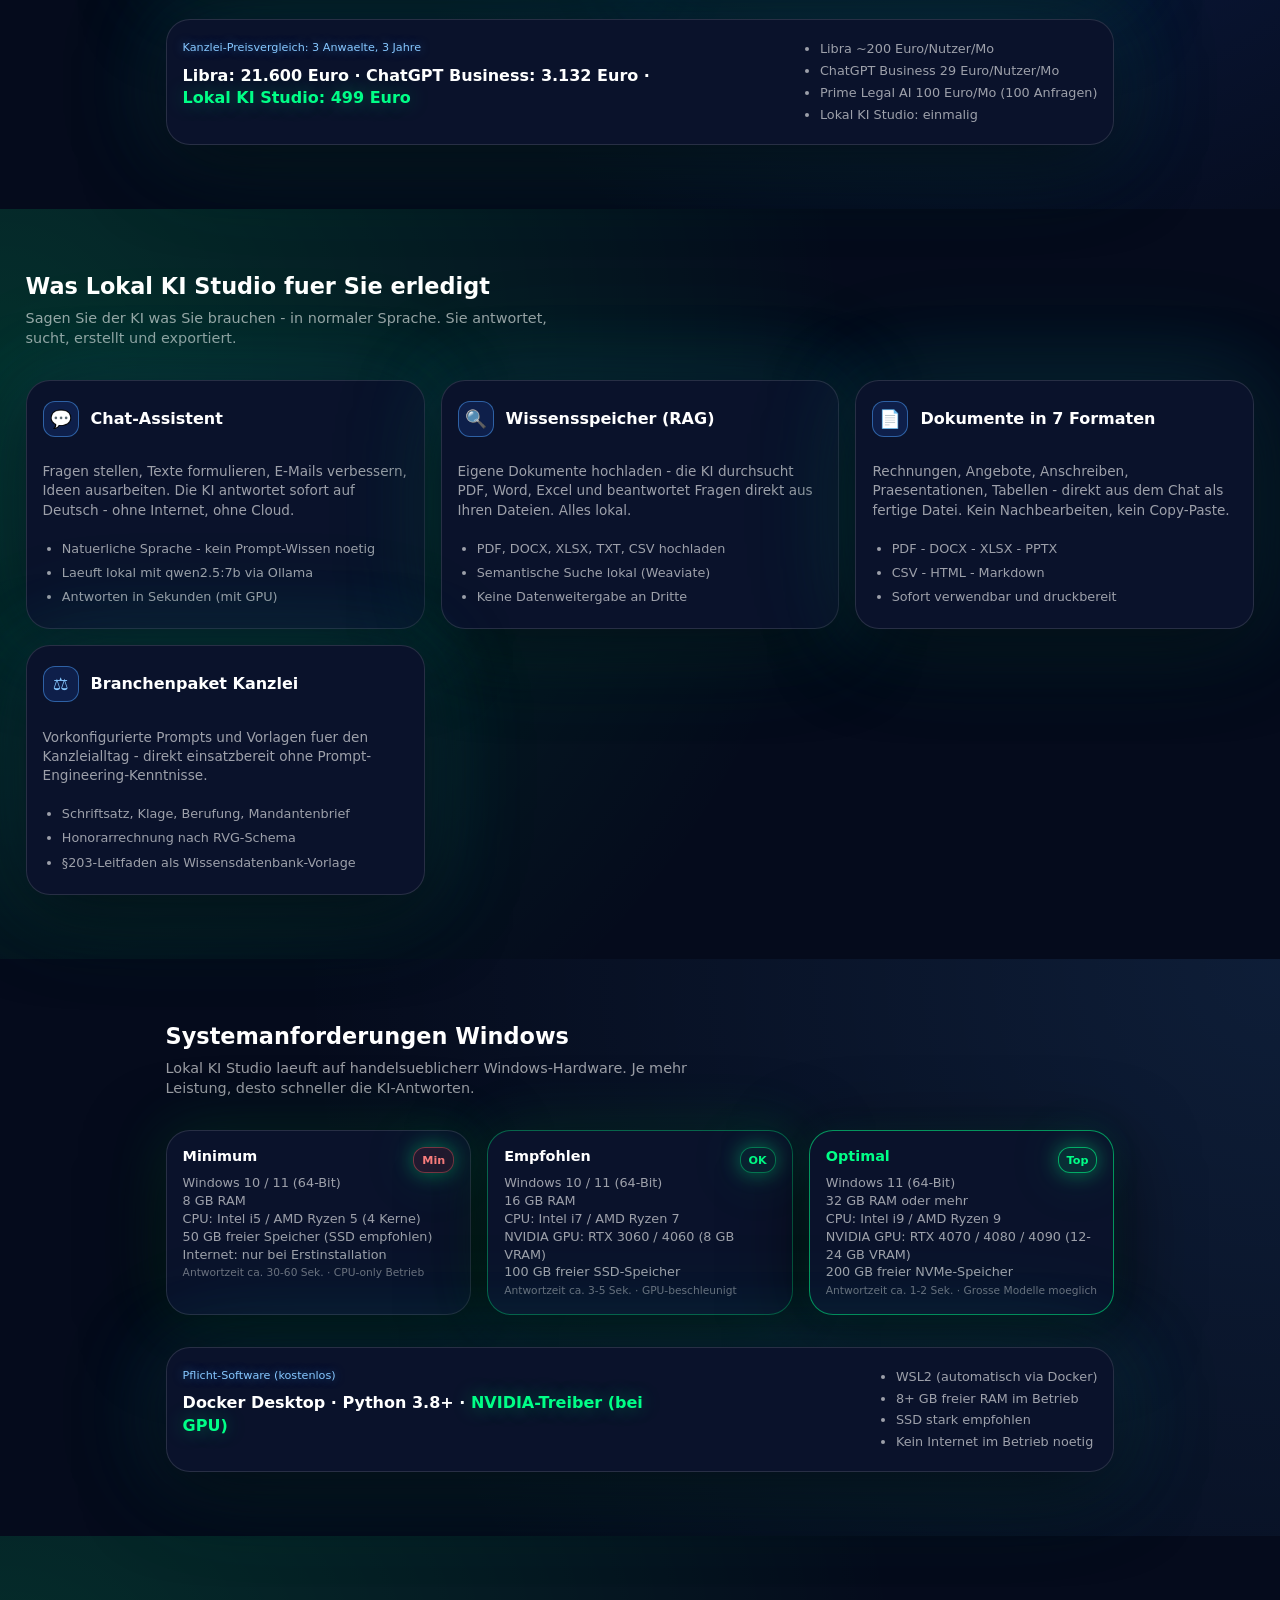
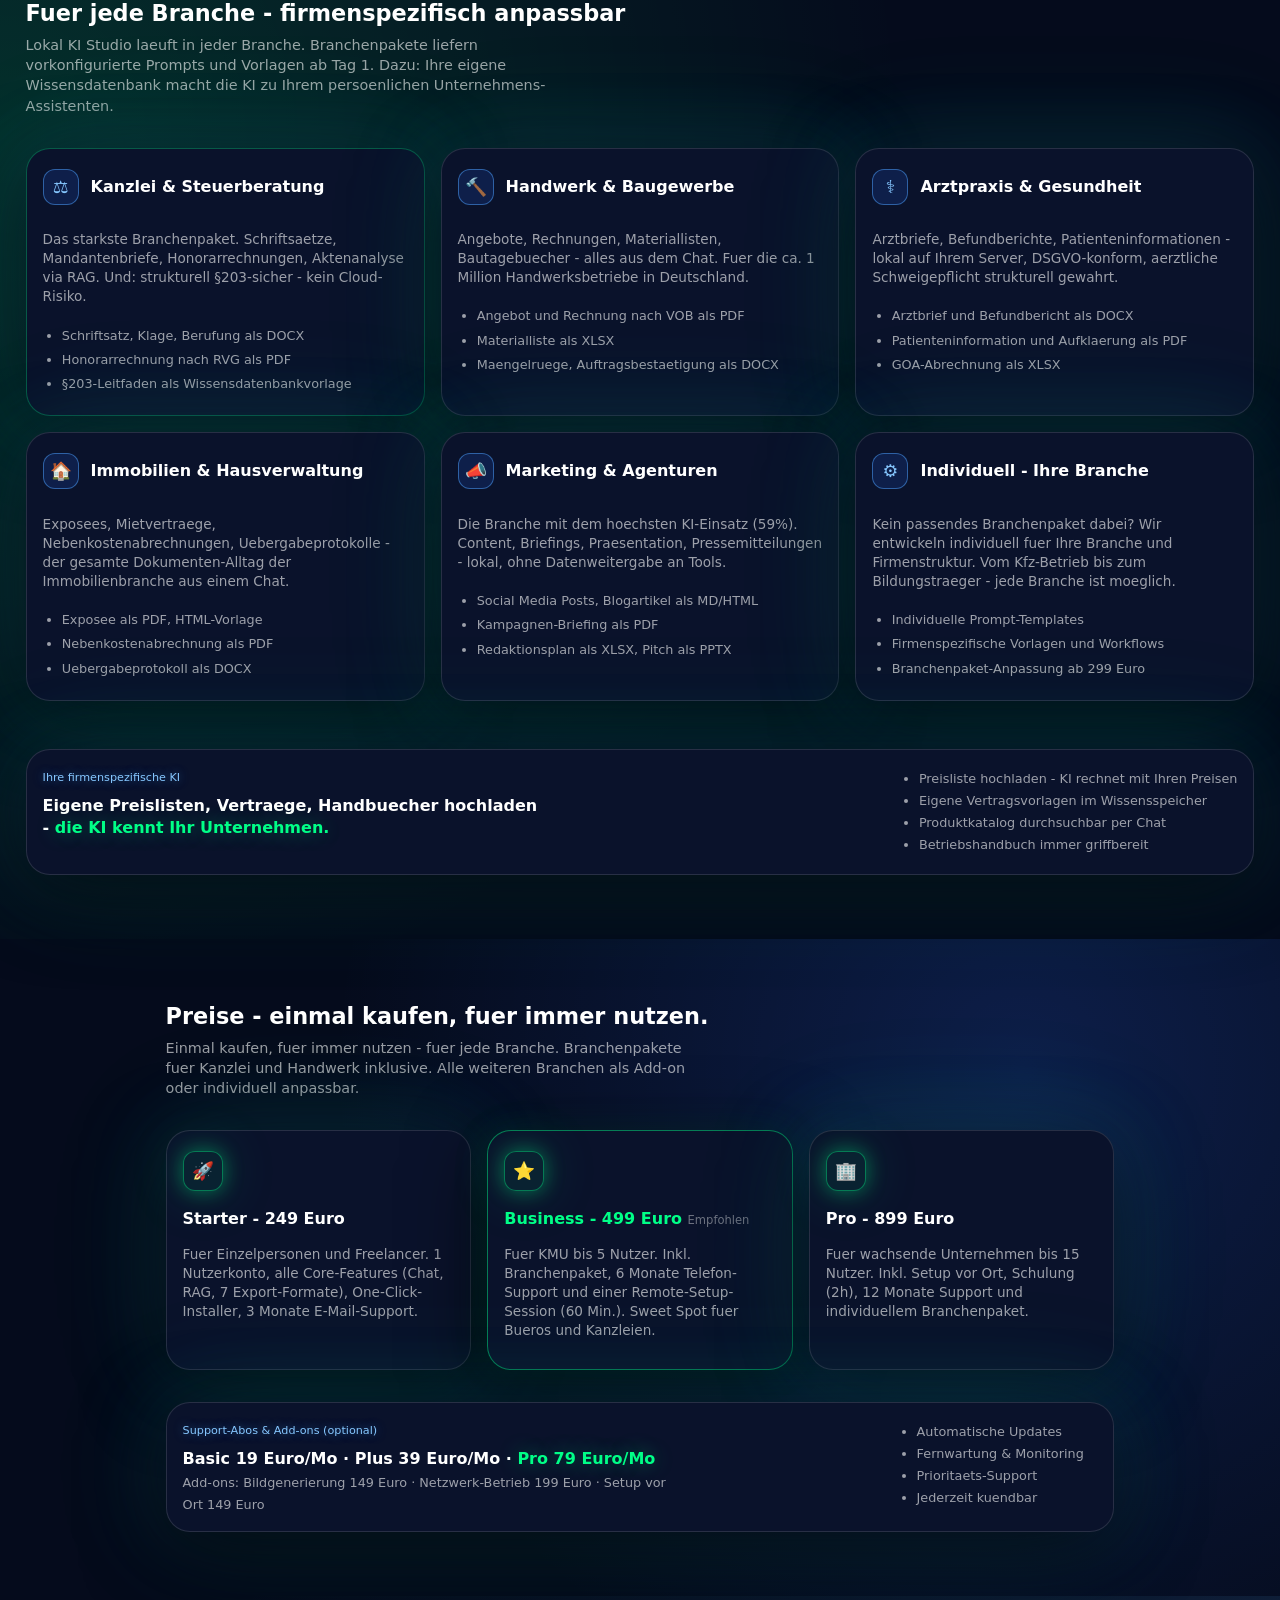
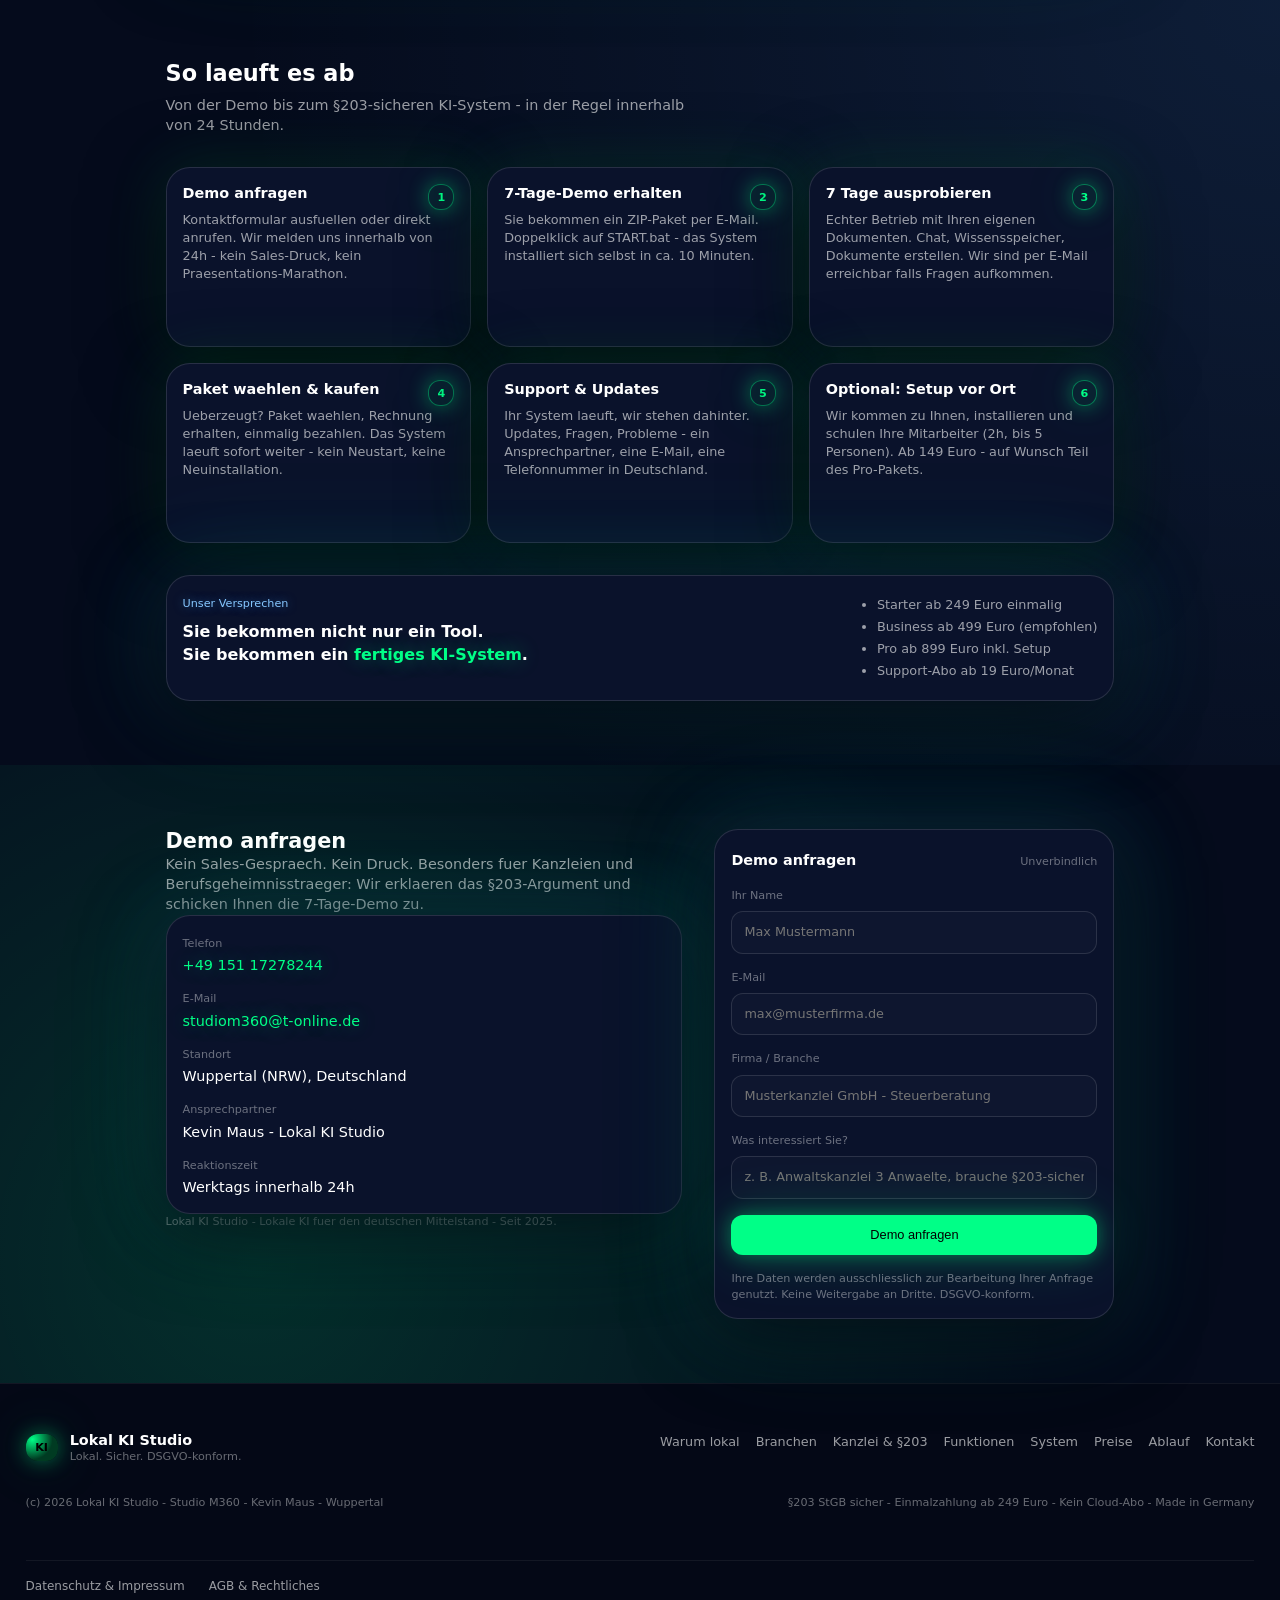
==== commit 06bffd3c: "Add files via upload" ====
--- a/index.html
+++ b/index.html
@@ -7,7 +7,7 @@
   <title>Lokal KI Studio - Ihr eigenes ChatGPT - lokal &amp; sicher.</title>
   <link rel="preconnect" href="https://fonts.gstatic.com" crossorigin />
   <link href="https://fonts.googleapis.com/css2?family=Inter:wght@400;500;600&display=swap" rel="stylesheet" />
-  <link rel="stylesheet" href="assets/styles.css" />
+  <link rel="stylesheet" href="styles.css" />
 </head>
 <body>
 
@@ -760,6 +760,6 @@
     </div>
   </footer>
 
-  <script src="assets/script.js"></script>
+  <script src="script.js"></script>
 </body>
 </html>
--- a/styles.css
+++ b/styles.css
@@ -0,0 +1,769 @@
+/* MIT License: frei kommerziell nutzbar */
+
+/* Color System */
+:root {
+  --bg-main: #050b1c;
+  --bg-card: #0a122b;
+  --bg-hover: rgba(0, 255, 140, 0.08);
+
+  --line-dark: rgba(255,255,255,0.06);
+  --line-mid: rgba(255,255,255,0.12);
+
+  --txt-primary: #ffffff;
+  --txt-dim: rgba(255,255,255,0.6);
+  --txt-muted: rgba(255,255,255,0.4);
+
+  --blue-500: #2d6bff;
+  --blue-300: #4ea4ff;
+  --blue-200: #86c7ff;
+
+  --neon-500: #00ff87;
+  --neon-glow: 0 0 20px rgba(0,255,135,0.4), 0 0 60px rgba(0,255,135,0.2);
+
+  --radius-lg: 1.5rem;
+  --radius-md: 0.75rem;
+
+  --font-stack: 'Inter', system-ui, -apple-system, BlinkMacSystemFont, 'Segoe UI',
+    Roboto, 'Helvetica Neue', sans-serif;
+
+  --pad-page: clamp(1.5rem, 2vw, 2rem);
+  --page-max: 1280px;
+}
+
+/* Reset-ish */
+* {
+  box-sizing: border-box;
+  -webkit-font-smoothing: antialiased;
+}
+body {
+  margin: 0;
+  background-color: var(--bg-main);
+  color: var(--txt-primary);
+  font-family: var(--font-stack);
+  line-height: 1.5;
+}
+
+/* Layout helpers */
+.layout-row {
+  width: 100%;
+  max-width: var(--page-max);
+  padding: 0 var(--pad-page);
+  margin: 0 auto;
+  display: flex;
+  align-items: center;
+  justify-content: space-between;
+}
+.layout-col {
+  width: 100%;
+  max-width: var(--page-max);
+  padding: 0 var(--pad-page);
+  margin: 0 auto;
+  display: flex;
+  flex-direction: column;
+  gap: 2rem;
+}
+.layout-col.tight {
+  max-width: 1000px;
+}
+
+.section {
+  padding: clamp(4rem, 4vw, 5rem) 0;
+  position: relative;
+}
+
+/* Header / Nav */
+.site-header {
+  position: sticky;
+  top: 0;
+  z-index: 1000;
+  background: rgba(5,11,28,0.75);
+  backdrop-filter: blur(12px);
+  border-bottom: 1px solid var(--line-dark);
+}
+.header-inner {
+  min-height: 4rem;
+}
+.brand {
+  display: flex;
+  align-items: center;
+  gap: 0.75rem;
+}
+.brand-mark {
+  background: radial-gradient(circle at 20% 20%, var(--neon-500) 0%, #003b22 60%);
+  color: #000;
+  font-size: 0.8rem;
+  font-weight: 600;
+  border-radius: var(--radius-md);
+  padding: 0.5rem 0.6rem;
+  line-height: 1;
+  box-shadow: var(--neon-glow);
+}
+.brand-text {
+  display: flex;
+  flex-direction: column;
+  line-height: 1.2;
+}
+.brand-line1 {
+  font-size: 0.9rem;
+  font-weight: 600;
+  color: var(--txt-primary);
+}
+.brand-line2 {
+  font-size: 0.7rem;
+  font-weight: 400;
+  color: var(--txt-muted);
+}
+
+.main-nav {
+  display: flex;
+  align-items: center;
+  gap: 1rem;
+}
+.nav-link {
+  font-size: 0.85rem;
+  color: var(--txt-dim);
+  text-decoration: none;
+  padding: 0.5rem 0.75rem;
+  border-radius: var(--radius-md);
+}
+.nav-link:hover {
+  background: var(--bg-hover);
+  color: var(--txt-primary);
+}
+.btn-ghost {
+  background: rgba(0,255,135,0.1);
+  color: var(--neon-500);
+  border: 1px solid rgba(0,255,135,0.4);
+  border-radius: var(--radius-md);
+  font-size: 0.8rem;
+  font-weight: 500;
+  text-decoration: none;
+  padding: 0.5rem 0.75rem;
+  display: inline-flex;
+  align-items: center;
+  box-shadow: var(--neon-glow);
+}
+.btn-ghost:hover {
+  background: rgba(0,255,135,0.15);
+}
+
+/* Burger for mobile */
+.burger {
+  display: none;
+  border: 0;
+  background: transparent;
+  flex-direction: column;
+  gap: 4px;
+  padding: 0.5rem;
+}
+.burger span {
+  height: 2px;
+  width: 24px;
+  background: var(--txt-primary);
+  border-radius: 2px;
+}
+
+/* Mobile overlay nav */
+.nav-overlay {
+  position: fixed;
+  inset: 0;
+  background: rgba(5,11,28,0.95);
+  backdrop-filter: blur(16px);
+  display: none;
+  flex-direction: column;
+  padding: var(--pad-page);
+  z-index: 2000;
+}
+.nav-overlay.active {
+  display: flex;
+}
+.nav-overlay-close {
+  align-self: flex-end;
+  border: 0;
+  background: transparent;
+  color: var(--txt-primary);
+  font-size: 1rem;
+  padding: 0.5rem;
+  line-height: 1;
+  cursor: pointer;
+}
+.nav-overlay-links {
+  display: flex;
+  flex-direction: column;
+  margin-top: 2rem;
+  gap: 1rem;
+}
+.nav-overlay-link,
+.nav-overlay-cta {
+  background: var(--bg-card);
+  border: 1px solid var(--line-mid);
+  border-radius: var(--radius-md);
+  padding: 0.9rem 1rem;
+  text-decoration: none;
+  font-size: 1rem;
+  color: var(--txt-primary);
+}
+.nav-overlay-cta {
+  border-color: rgba(0,255,135,0.4);
+  color: var(--neon-500);
+  background: rgba(0,255,135,0.07);
+  box-shadow: var(--neon-glow);
+}
+
+/* Hero */
+.hero {
+  padding-top: clamp(4rem,5vw,6rem);
+  padding-bottom: clamp(4rem,5vw,6rem);
+  background: radial-gradient(circle at 20% 20%, rgba(0,255,135,0.15) 0%, rgba(0,0,0,0) 60%),
+              radial-gradient(circle at 80% 20%, rgba(45,107,255,0.25) 0%, rgba(0,0,0,0) 60%);
+}
+.hero-inner {
+  display: grid;
+  grid-template-columns: minmax(0,1fr) minmax(0,420px);
+  align-items: flex-start;
+  gap: clamp(2rem,3vw,3rem);
+}
+.headline-xl {
+  font-size: clamp(2rem, 2vw, 2.5rem);
+  font-weight: 600;
+  line-height: 1.15;
+  margin: 0 0 1rem;
+}
+.gradient-text {
+  background: linear-gradient(90deg, var(--txt-primary) 0%, var(--blue-200) 40%, var(--neon-500) 80%);
+  -webkit-background-clip: text;
+  color: transparent;
+  text-shadow: var(--neon-glow);
+}
+.lead {
+  font-size: 1rem;
+  color: var(--txt-dim);
+  max-width: 42ch;
+  margin-bottom: 1rem;
+}
+
+.hero-highlights {
+  display: flex;
+  flex-wrap: wrap;
+  gap: 0.5rem;
+  margin-bottom: 1rem;
+}
+.pill {
+  background: rgba(255,255,255,0.05);
+  border: 1px solid var(--line-mid);
+  border-radius: 999px;
+  padding: 0.4rem 0.75rem;
+  font-size: 0.7rem;
+  color: var(--txt-primary);
+  line-height: 1.2;
+  white-space: nowrap;
+}
+.hero-cta-row {
+  display: flex;
+  flex-wrap: wrap;
+  gap: 0.75rem;
+  margin-bottom: 1rem;
+}
+.btn {
+  display: inline-flex;
+  justify-content: center;
+  align-items: center;
+  text-decoration: none;
+  border-radius: var(--radius-md);
+  font-size: 0.8rem;
+  font-weight: 500;
+  line-height: 1.2;
+  border: 1px solid transparent;
+  cursor: pointer;
+  min-height: 2.5rem;
+  padding: 0.6rem 1rem;
+}
+.btn-primary {
+  background: var(--neon-500);
+  color: #000;
+  box-shadow: var(--neon-glow);
+}
+.btn-primary:hover {
+  filter: brightness(1.05);
+}
+.btn-outline {
+  background: rgba(45,107,255,0.1);
+  color: var(--blue-200);
+  border-color: rgba(78,164,255,0.5);
+}
+.btn-outline:hover {
+  background: rgba(45,107,255,0.15);
+}
+
+/* full width button variant */
+.btn-full {
+  width: 100%;
+}
+
+.trust-note {
+  font-size: 0.7rem;
+  color: var(--txt-muted);
+  display: flex;
+  align-items: center;
+  gap: 0.5rem;
+}
+.dot {
+  width: 8px;
+  height: 8px;
+  border-radius: 999px;
+  background: var(--txt-muted);
+  box-shadow: 0 0 8px rgba(255,255,255,0.5);
+}
+.dot-green {
+  background: var(--neon-500);
+  box-shadow: var(--neon-glow);
+}
+
+/* Hero card (metrics) */
+.hero-card {
+  max-width: 420px;
+}
+.hero-card-inner {
+  background: var(--bg-card);
+  border-radius: var(--radius-lg);
+  border: 1px solid var(--line-mid);
+  box-shadow: 0 30px 80px rgba(0,0,0,0.8),
+              0 0 60px rgba(0,255,135,0.15),
+              0 0 140px rgba(45,107,255,0.2);
+  padding: 1.25rem 1rem 1rem;
+  display: flex;
+  flex-direction: column;
+  gap: 1rem;
+  position: relative;
+}
+.hero-card-inner::after {
+  content: "";
+  position: absolute;
+  inset: 0;
+  border-radius: inherit;
+  background: radial-gradient(circle at 20% 0%, rgba(0,255,135,0.15) 0%, rgba(0,0,0,0) 70%);
+  pointer-events: none;
+}
+.hero-card-top {
+  display: flex;
+  justify-content: space-between;
+  align-items: flex-start;
+}
+.status {
+  font-size: 0.7rem;
+  color: var(--txt-primary);
+  font-weight: 500;
+  display: flex;
+  align-items: center;
+  gap: 0.5rem;
+}
+.status-dot {
+  width: 8px;
+  height: 8px;
+  background: var(--neon-500);
+  border-radius: 999px;
+  box-shadow: var(--neon-glow);
+}
+.status-hint {
+  font-size: 0.6rem;
+  color: var(--txt-muted);
+  text-align: right;
+}
+.hero-metrics {
+  display: grid;
+  gap: 0.75rem;
+}
+.metric-box {
+  background: rgba(255,255,255,0.02);
+  border: 1px solid var(--line-dark);
+  border-radius: var(--radius-md);
+  padding: 0.75rem;
+}
+.metric-label {
+  font-size: 0.6rem;
+  color: var(--txt-muted);
+}
+.metric-value {
+  font-size: 1rem;
+  font-weight: 600;
+  color: var(--txt-primary);
+  line-height: 1.2;
+}
+.metric-value.green {
+  color: var(--neon-500);
+  text-shadow: var(--neon-glow);
+}
+.metric-value.blue {
+  color: var(--blue-200);
+}
+.metric-value.neon {
+  color: var(--neon-500);
+  text-shadow: var(--neon-glow);
+}
+.metric-desc {
+  font-size: 0.65rem;
+  color: var(--txt-dim);
+  line-height: 1.3;
+}
+.hero-footnote {
+  font-size: 0.7rem;
+  color: var(--txt-muted);
+  line-height: 1.4;
+  border-top: 1px solid var(--line-dark);
+  padding-top: 0.75rem;
+}
+
+/* Sections shared */
+.section-head {
+  display: flex;
+  flex-direction: column;
+  gap: 0.5rem;
+}
+.headline-l {
+  margin: 0;
+  font-size: 1.4rem;
+  font-weight: 600;
+  color: var(--txt-primary);
+  line-height: 1.2;
+}
+.section-desc {
+  color: var(--txt-dim);
+  font-size: 0.9rem;
+  max-width: 60ch;
+  line-height: 1.4;
+  margin: 0;
+}
+
+/* Cards */
+.card {
+  background: var(--bg-card);
+  border: 1px solid var(--line-mid);
+  border-radius: var(--radius-lg);
+  padding: 1.25rem 1rem 1rem;
+  position: relative;
+  box-shadow: 0 20px 80px rgba(0,0,0,0.7), 0 0 80px rgba(45,107,255,0.15), 0 0 120px rgba(0,255,135,0.15);
+}
+
+/* Why section */
+.why {
+  background: radial-gradient(circle at 80% 20%, rgba(45,107,255,0.2) 0%, rgba(0,0,0,0) 60%);
+}
+.grid-3 {
+  display: grid;
+  grid-template-columns: repeat(auto-fit,minmax(min(260px,100%),1fr));
+  gap: 1rem;
+}
+.feature-card .icon-circle {
+  width: 2.5rem;
+  height: 2.5rem;
+  border-radius: var(--radius-md);
+  background: rgba(0,255,135,0.07);
+  box-shadow: var(--neon-glow);
+  border: 1px solid rgba(0,255,135,0.4);
+  display: flex;
+  align-items: center;
+  justify-content: center;
+  color: var(--neon-500);
+  font-size: 1.1rem;
+  margin-bottom: 0.75rem;
+}
+.feature-title {
+  font-size: 1rem;
+  font-weight: 600;
+  color: var(--txt-primary);
+  margin-bottom: 0.5rem;
+}
+.feature-text {
+  font-size: 0.85rem;
+  color: var(--txt-dim);
+  line-height: 1.4;
+}
+
+/* Solutions */
+.solutions {
+  background: radial-gradient(circle at 0% 20%, rgba(0,255,135,0.15) 0%, rgba(0,0,0,0) 60%);
+}
+.solutions-grid {
+  display: grid;
+  grid-template-columns: repeat(auto-fit,minmax(min(320px,100%),1fr));
+  gap: 1rem;
+}
+.solution-block {
+  display: flex;
+  flex-direction: column;
+  gap: 0.75rem;
+}
+.solution-head {
+  display: flex;
+  align-items: center;
+  gap: 0.75rem;
+}
+.solution-icon {
+  font-size: 1.1rem;
+  background: rgba(45,107,255,0.15);
+  color: var(--blue-200);
+  border: 1px solid rgba(78,164,255,0.5);
+  border-radius: var(--radius-md);
+  min-width: 2.25rem;
+  height: 2.25rem;
+  display: flex;
+  align-items: center;
+  justify-content: center;
+}
+.solution-title {
+  font-size: 1rem;
+  font-weight: 600;
+  color: var(--txt-primary);
+}
+.solution-text {
+  font-size: 0.85rem;
+  color: var(--txt-dim);
+  line-height: 1.4;
+  margin-bottom: 0.5rem;
+}
+.bullet-list {
+  margin: 0;
+  padding-left: 1.2rem;
+  color: var(--txt-primary);
+  font-size: 0.8rem;
+  line-height: 1.4;
+}
+.bullet-list li {
+  margin-bottom: 0.4rem;
+  color: var(--txt-dim);
+}
+.bullet-list.tight li {
+  margin-bottom: 0.25rem;
+}
+
+/* Workflow */
+.workflow {
+  background: radial-gradient(circle at 100% 0%, rgba(78,164,255,0.12) 0%, rgba(0,0,0,0) 70%);
+}
+.timeline {
+  display: grid;
+  grid-template-columns: repeat(auto-fit,minmax(min(300px,100%),1fr));
+  gap: 1rem;
+}
+.tl-step {
+  position: relative;
+  background: var(--bg-card);
+  border: 1px solid var(--line-mid);
+  border-radius: var(--radius-lg);
+  padding: 1rem 1rem 0.9rem 1rem;
+  min-height: 180px;
+  box-shadow: 0 20px 80px rgba(0,0,0,0.7), 0 0 60px rgba(0,255,135,0.15);
+}
+.tl-marker {
+  position: absolute;
+  top: 1rem;
+  right: 1rem;
+  background: rgba(0,255,135,0.07);
+  border: 1px solid rgba(0,255,135,0.4);
+  color: var(--neon-500);
+  font-size: 0.7rem;
+  font-weight: 600;
+  line-height: 1;
+  padding: 0.4rem 0.5rem;
+  border-radius: var(--radius-md);
+  box-shadow: var(--neon-glow);
+}
+.tl-title {
+  font-size: 0.9rem;
+  font-weight: 600;
+  color: var(--txt-primary);
+  margin-bottom: 0.5rem;
+  line-height: 1.3;
+}
+.tl-text {
+  font-size: 0.8rem;
+  line-height: 1.4;
+  color: var(--txt-dim);
+  max-width: 65ch;
+}
+.txt-neon {
+  color: var(--neon-500);
+  text-shadow: var(--neon-glow);
+}
+
+/* Workflow bottom card */
+.workflow-bottom-card {
+  display: flex;
+  flex-wrap: wrap;
+  justify-content: space-between;
+  row-gap: 1rem;
+}
+.wbc-left {
+  max-width: 500px;
+}
+.wbc-eyebrow {
+  font-size: 0.7rem;
+  font-weight: 500;
+  color: var(--blue-200);
+  margin-bottom: 0.5rem;
+  text-shadow: 0 0 10px rgba(78,164,255,0.5);
+}
+.wbc-headline {
+  font-size: 1rem;
+  font-weight: 600;
+  line-height: 1.4;
+  color: var(--txt-primary);
+}
+.wbc-right {
+  min-width: 200px;
+}
+
+/* Contact */
+.contact {
+  background: radial-gradient(circle at 20% 80%, rgba(0,255,135,0.15) 0%, rgba(0,0,0,0) 70%);
+}
+.contact-inner {
+  display: grid;
+  grid-template-columns: minmax(0,1fr) minmax(0,400px);
+  gap: 2rem;
+}
+.contact-left .headline-l {
+  font-size: 1.3rem;
+}
+.contact-box {
+  display: flex;
+  flex-direction: column;
+  gap: 1rem;
+}
+.contact-line {
+  display: flex;
+  flex-direction: column;
+}
+.cl-label {
+  font-size: 0.7rem;
+  color: var(--txt-muted);
+  margin-bottom: 0.25rem;
+}
+.cl-value {
+  font-size: 0.9rem;
+  font-weight: 500;
+  color: var(--txt-primary);
+  line-height: 1.3;
+}
+.cl-link {
+  color: var(--neon-500);
+  text-decoration: none;
+  text-shadow: var(--neon-glow);
+  font-weight: 500;
+}
+.cl-link:hover {
+  filter: brightness(1.2);
+}
+.microcopy {
+  font-size: 0.7rem;
+  color: var(--txt-muted);
+  line-height: 1.4;
+}
+
+/* Contact form */
+.contact-form {
+  display: flex;
+  flex-direction: column;
+  gap: 1rem;
+}
+.cf-head {
+  display: flex;
+  justify-content: space-between;
+  align-items: baseline;
+}
+.cf-title {
+  color: var(--txt-primary);
+  font-size: 0.9rem;
+  font-weight: 600;
+}
+.cf-hint {
+  color: var(--txt-muted);
+  font-size: 0.7rem;
+}
+.cf-field {
+  display: flex;
+  flex-direction: column;
+  gap: 0.4rem;
+}
+.cf-label {
+  font-size: 0.7rem;
+  color: var(--txt-muted);
+}
+.cf-input,
+.cf-textarea {
+  width: 100%;
+  background: rgba(255,255,255,0.02);
+  border: 1px solid var(--line-mid);
+  border-radius: var(--radius-md);
+  color: var(--txt-primary);
+  padding: 0.75rem 0.75rem;
+  font-family: inherit;
+  font-size: 0.8rem;
+  line-height: 1.3;
+}
+.cf-input:focus,
+.cf-textarea:focus {
+  outline: 2px solid var(--blue-500);
+  box-shadow: 0 0 20px rgba(45,107,255,0.6);
+}
+.cf-footnote {
+  font-size: 0.7rem;
+  line-height: 1.4;
+  color: var(--txt-muted);
+}
+
+/* Footer */
+.site-footer {
+  border-top: 1px solid var(--line-dark);
+  background: #040816;
+  padding: 3rem 0 4rem;
+}
+.footer-inner {
+  gap: 2rem;
+}
+.footer-top {
+  display: flex;
+  flex-wrap: wrap;
+  justify-content: space-between;
+  row-gap: 1rem;
+}
+.brand-footer .brand-mark {
+  font-size: 0.7rem;
+}
+.footer-links {
+  display: flex;
+  flex-wrap: wrap;
+  gap: 1rem;
+  font-size: 0.8rem;
+}
+.footer-link {
+  color: var(--txt-dim);
+  text-decoration: none;
+}
+.footer-link:hover {
+  color: var(--txt-primary);
+}
+.footer-bottom {
+  display: flex;
+  flex-wrap: wrap;
+  justify-content: space-between;
+  font-size: 0.7rem;
+  color: var(--txt-muted);
+  row-gap: 0.5rem;
+}
+
+/* Responsive tweaks */
+@media (max-width: 800px) {
+  .main-nav {
+    display: none;
+  }
+  .burger {
+    display: flex;
+  }
+  .hero-inner {
+    grid-template-columns: 1fr;
+  }
+  .contact-inner {
+    grid-template-columns: 1fr;
+  }
+}
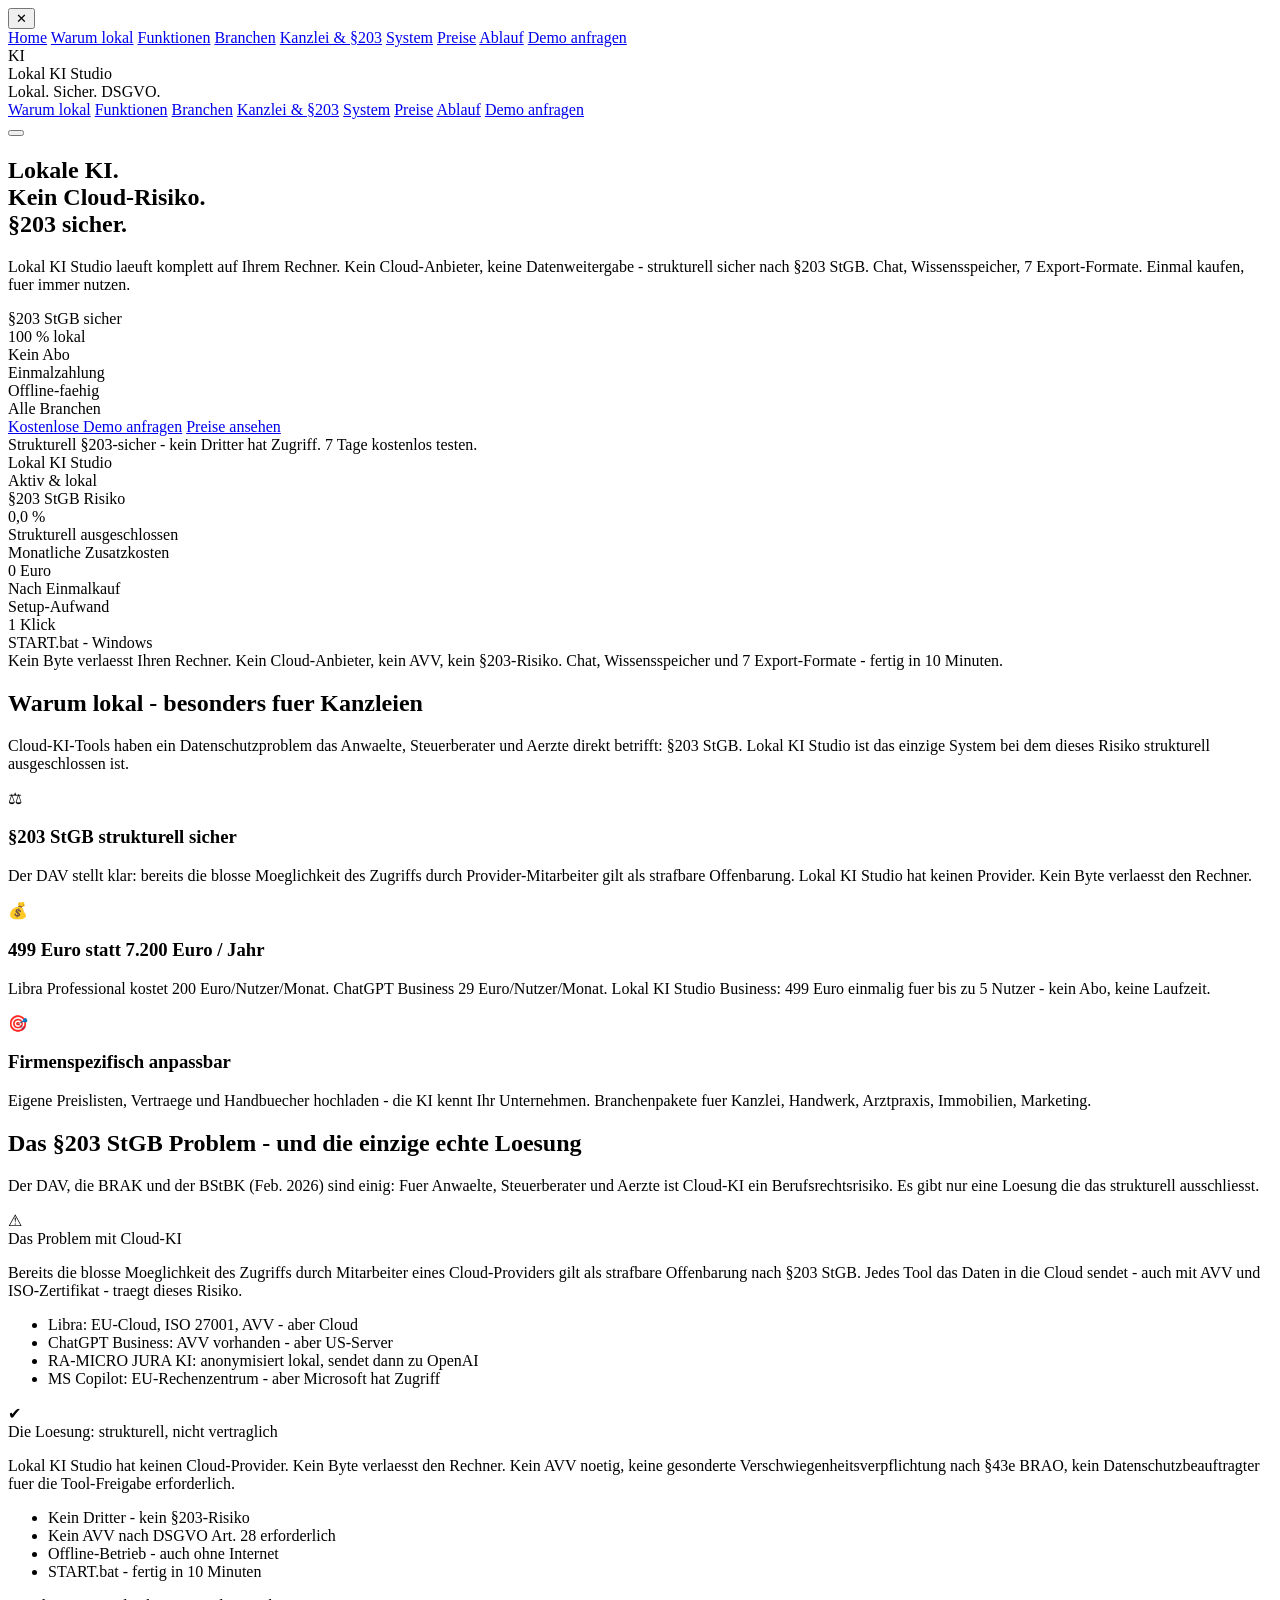
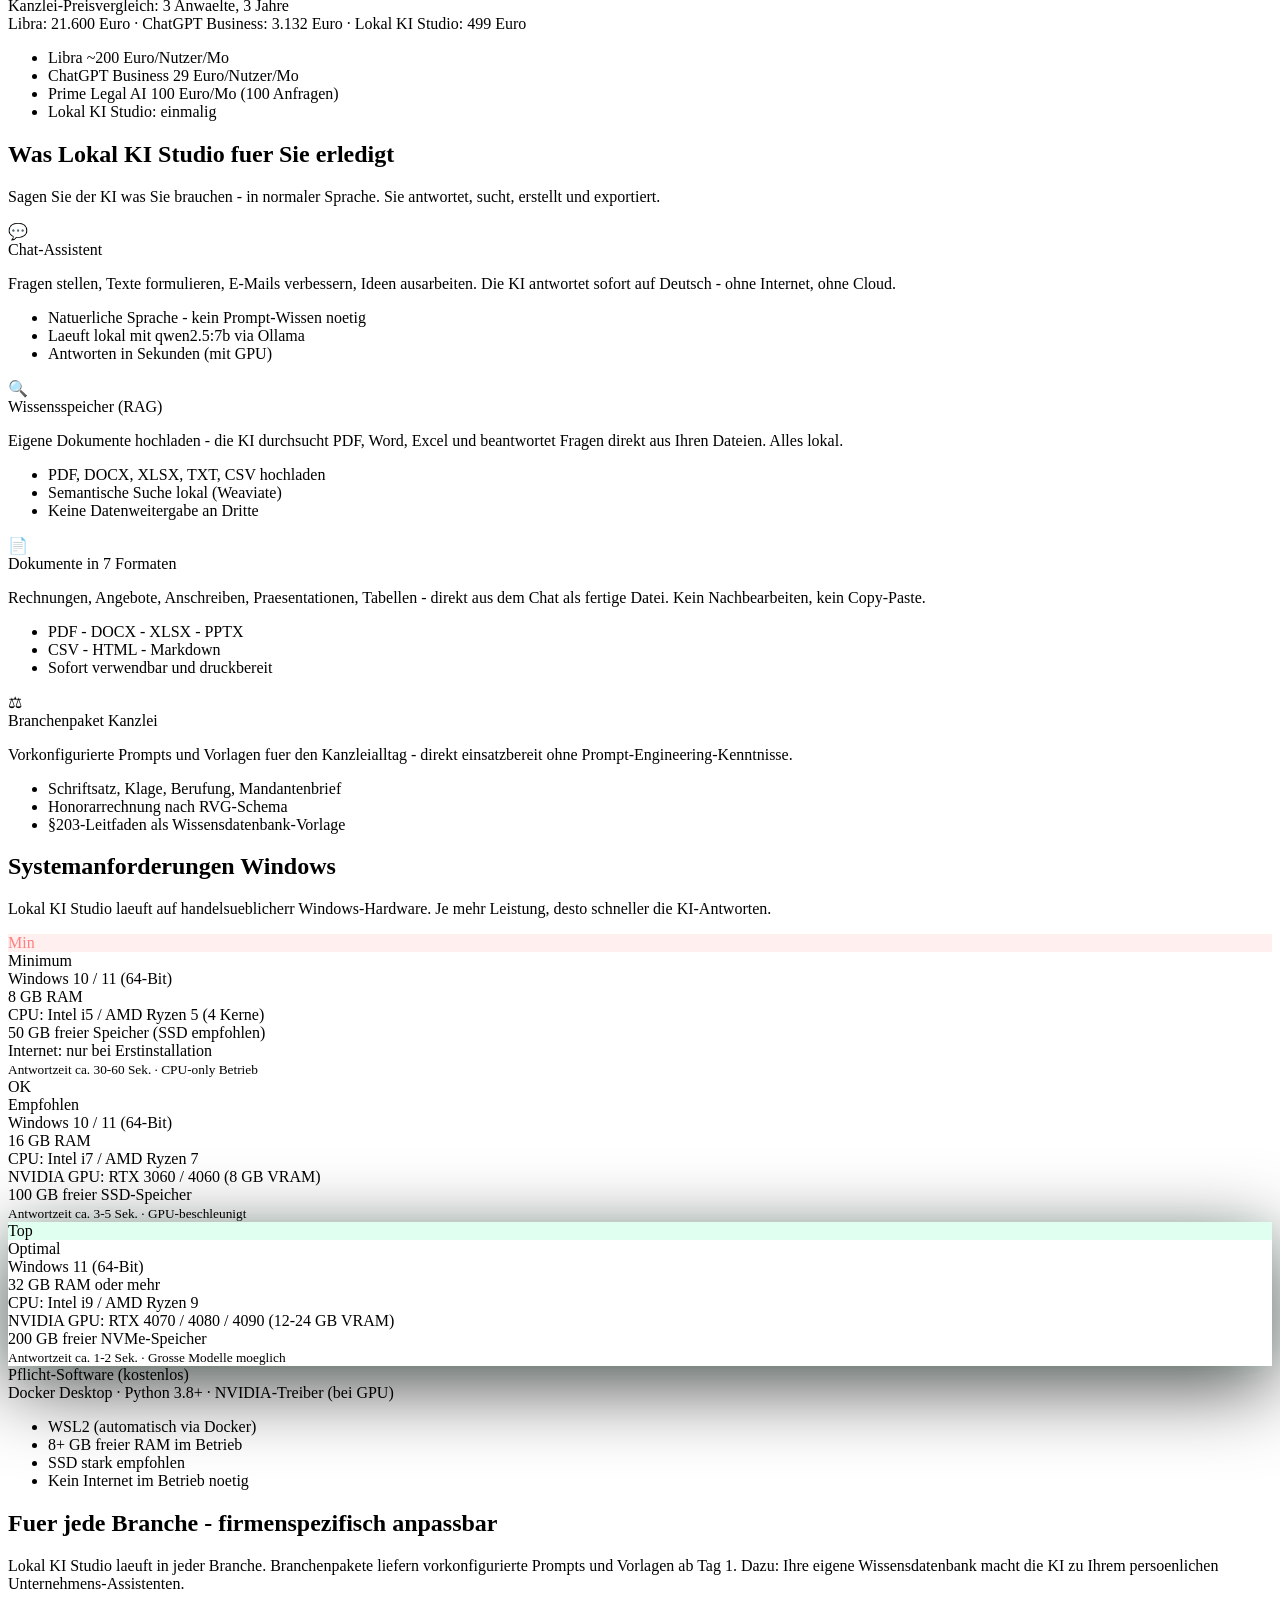
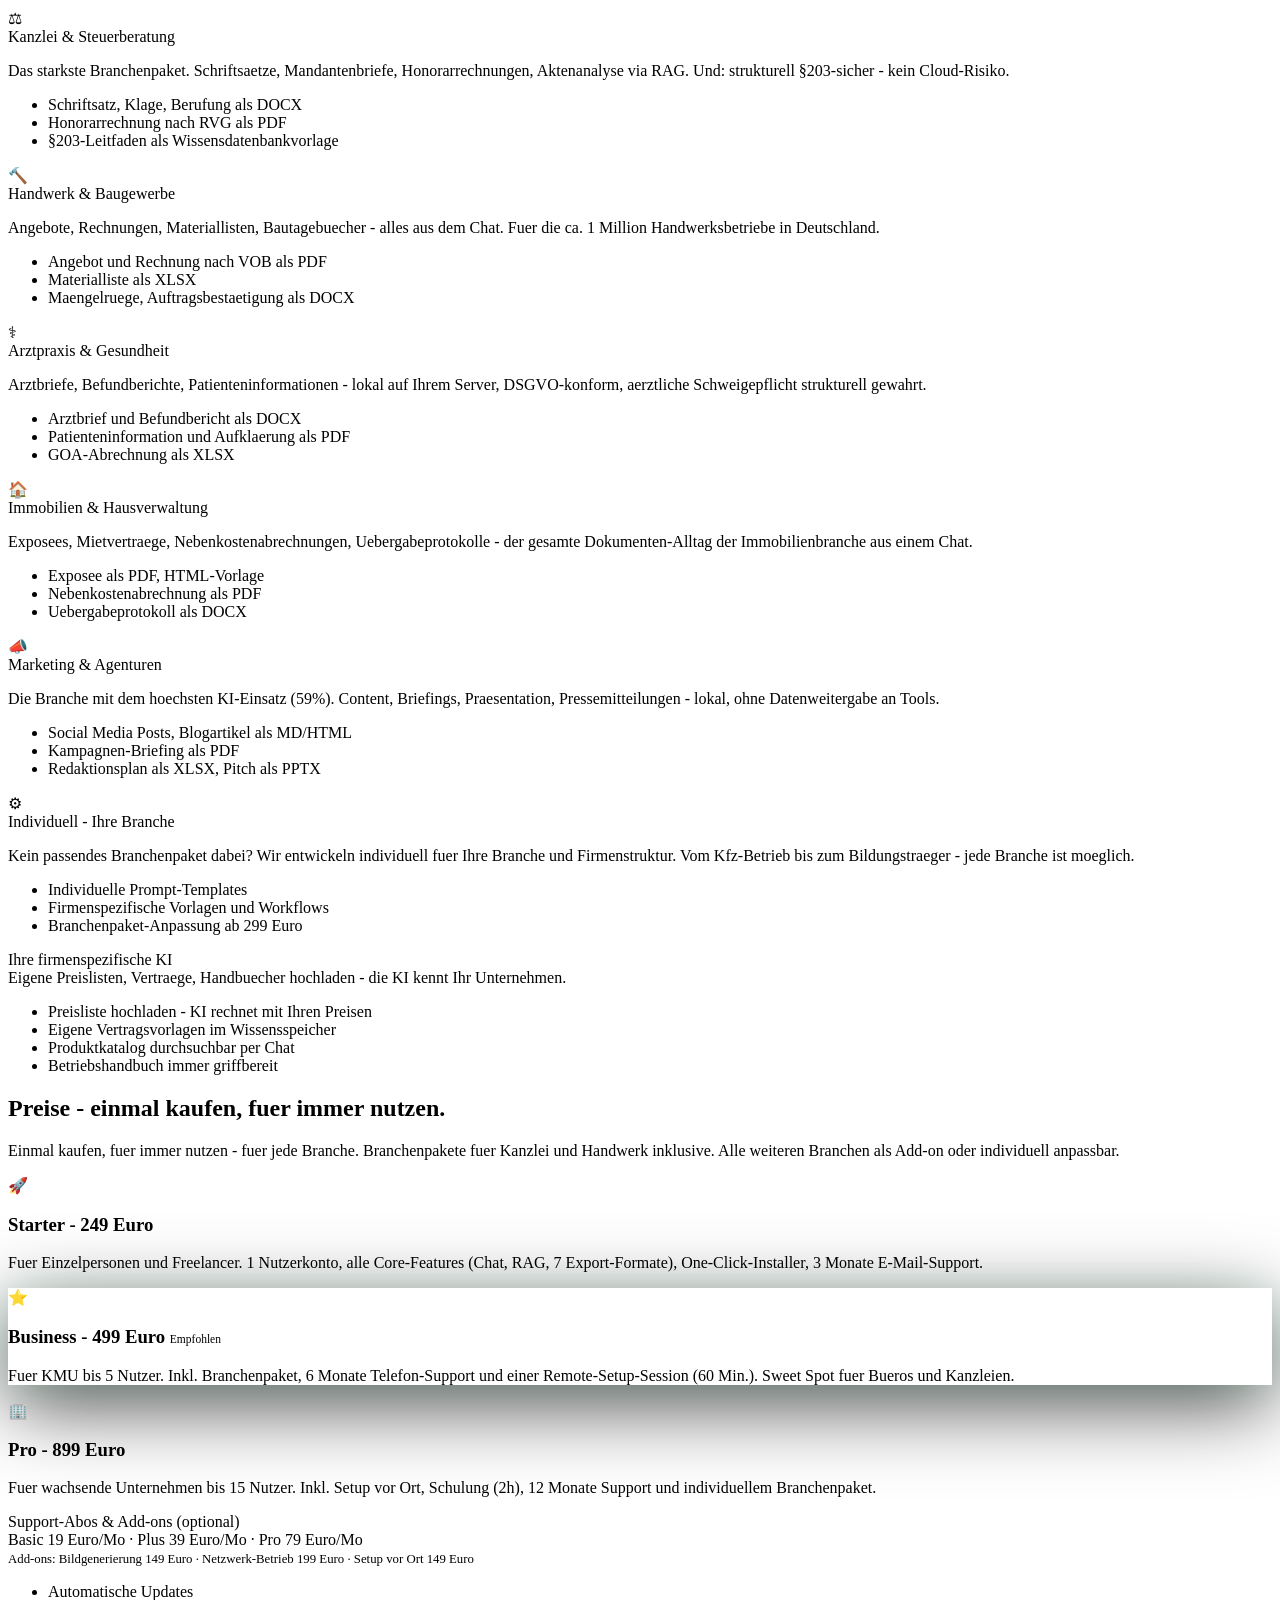
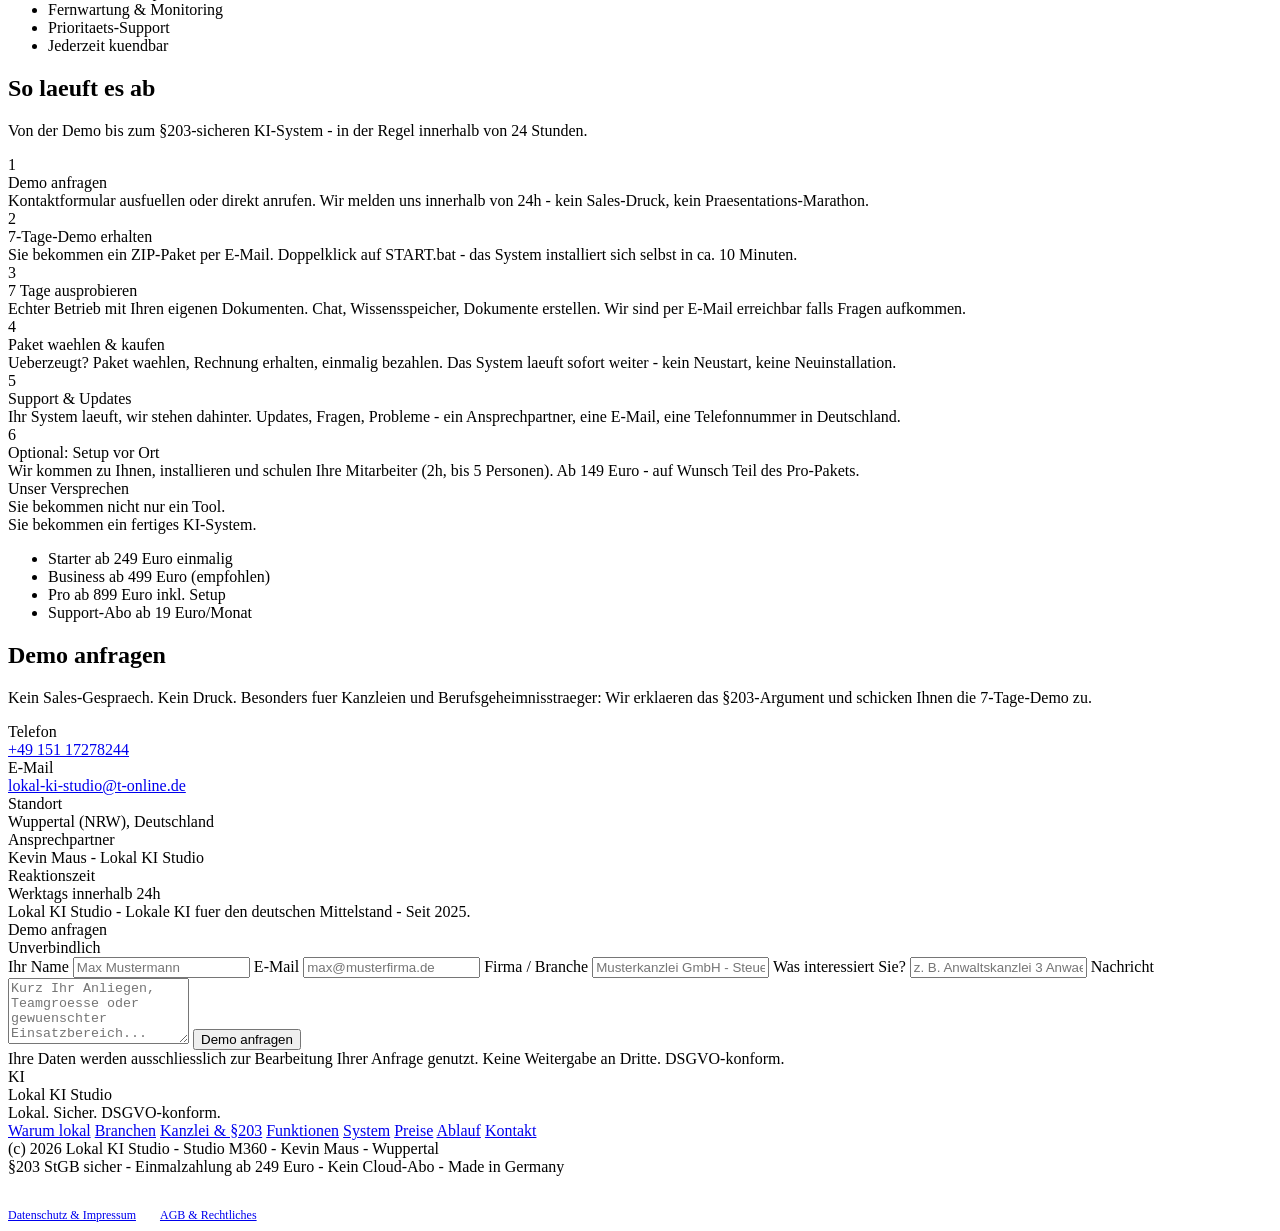
==== commit 44a1e923: "Add files via upload" ====
--- a/index.html
+++ b/index.html
@@ -7,7 +7,7 @@
   <title>Lokal KI Studio - Ihr eigenes ChatGPT - lokal &amp; sicher.</title>
   <link rel="preconnect" href="https://fonts.gstatic.com" crossorigin />
   <link href="https://fonts.googleapis.com/css2?family=Inter:wght@400;500;600&display=swap" rel="stylesheet" />
-  <link rel="stylesheet" href="styles.css" />
+  <link rel="stylesheet" href="assets/styles.css" />
 </head>
 <body>
 
@@ -671,7 +671,7 @@
             <div class="contact-line">
               <div class="cl-label">E-Mail</div>
               <div class="cl-value">
-                <a href="mailto:studiom360@t-online.de" class="cl-link">studiom360@t-online.de</a>
+                <a href="mailto:lokal-ki-studio@t-online.de" class="cl-link">lokal-ki-studio@t-online.de</a>
               </div>
             </div>
             <div class="contact-line">
@@ -692,29 +692,37 @@
           </div>
         </div>
 
-        <form class="contact-form card" onsubmit="return false;">
+        <form class="contact-form card" id="demo-form">
+          <input type="hidden" name="access_key" value="b1e2fc18-c6be-47ec-8adf-469e4453977b" />
+          <input type="hidden" name="subject" value="Neue Demo-Anfrage - Lokal KI Studio" />
+          <input type="hidden" name="from_name" value="Lokal KI Studio Website" />
+          <input type="checkbox" name="botcheck" style="display:none" tabindex="-1" autocomplete="off" />
           <div class="cf-head">
             <div class="cf-title">Demo anfragen</div>
             <div class="cf-hint">Unverbindlich</div>
           </div>
           <label class="cf-field">
             <span class="cf-label">Ihr Name</span>
-            <input class="cf-input" type="text" id="cfName" placeholder="Max Mustermann" />
+            <input class="cf-input" type="text" id="cfName" name="name" placeholder="Max Mustermann" required />
           </label>
           <label class="cf-field">
             <span class="cf-label">E-Mail</span>
-            <input class="cf-input" type="email" id="cfEmail" placeholder="max@musterfirma.de" />
+            <input class="cf-input" type="email" id="cfEmail" name="email" placeholder="max@musterfirma.de" required />
           </label>
           <label class="cf-field">
             <span class="cf-label">Firma / Branche</span>
-            <input class="cf-input" type="text" id="cfCompany" placeholder="Musterkanzlei GmbH - Steuerberatung" />
+            <input class="cf-input" type="text" id="cfCompany" name="company" placeholder="Musterkanzlei GmbH - Steuerberatung" />
           </label>
           <label class="cf-field">
             <span class="cf-label">Was interessiert Sie?</span>
-            <input class="cf-input" type="text" id="cfMessage" placeholder="z. B. Anwaltskanzlei 3 Anwaelte, brauche &sect;203-sichere KI fuer Schriftsaetze..." />
+            <input class="cf-input" type="text" id="cfMessage" name="interest" placeholder="z. B. Anwaltskanzlei 3 Anwaelte, brauche &sect;203-sichere KI fuer Schriftsaetze..." />
           </label>
-          <button class="btn btn-primary btn-full" id="fakeSubmitBtn">Demo anfragen</button>
-          <div class="cf-footnote" id="formStatus">
+          <label class="cf-field">
+            <span class="cf-label">Nachricht</span>
+            <textarea class="cf-input cf-textarea" id="cfDetails" name="message" rows="4" placeholder="Kurz Ihr Anliegen, Teamgroesse oder gewuenschter Einsatzbereich..."></textarea>
+          </label>
+          <button class="btn btn-primary btn-full" id="fakeSubmitBtn" type="submit">Demo anfragen</button>
+          <div class="cf-footnote" id="formStatus" aria-live="polite">
             Ihre Daten werden ausschliesslich zur Bearbeitung Ihrer Anfrage genutzt.
             Keine Weitergabe an Dritte. DSGVO-konform.
           </div>
@@ -760,6 +768,6 @@
     </div>
   </footer>
 
-  <script src="script.js"></script>
+  <script src="assets/script.js"></script>
 </body>
 </html>
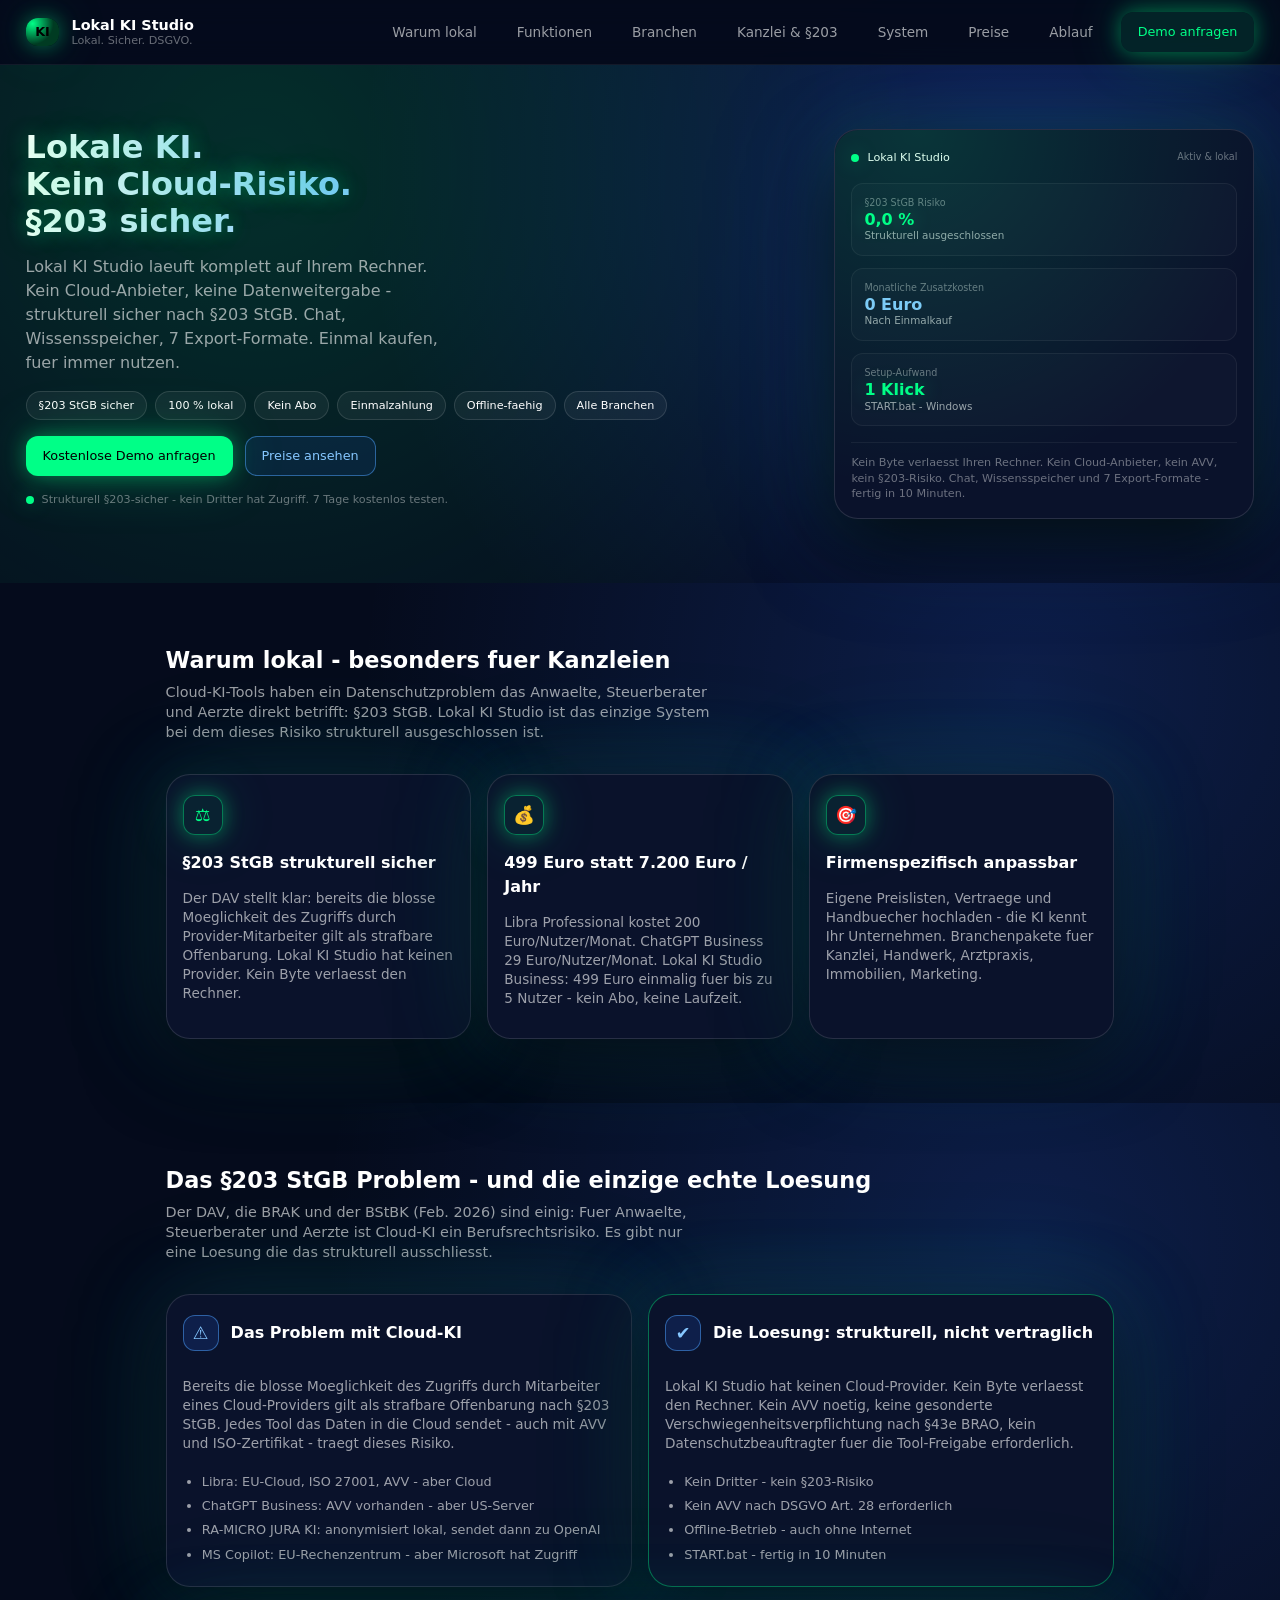
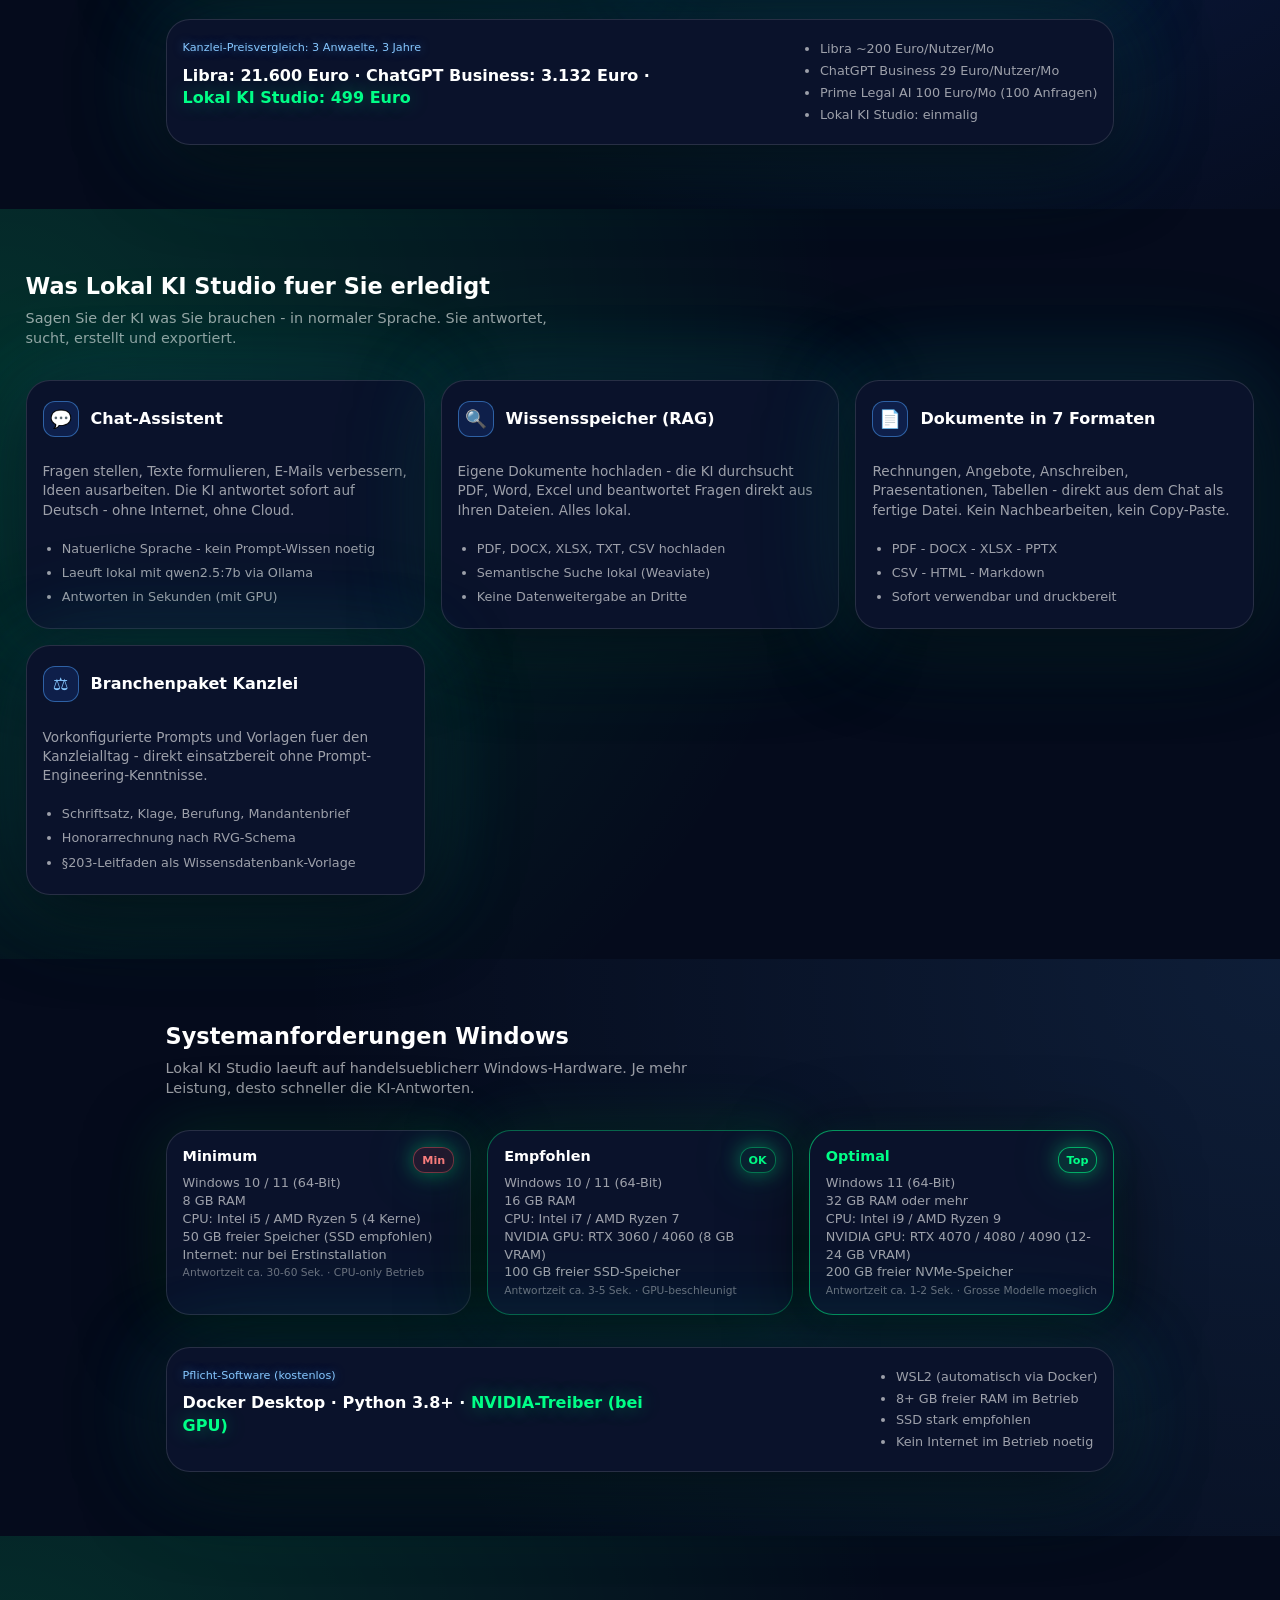
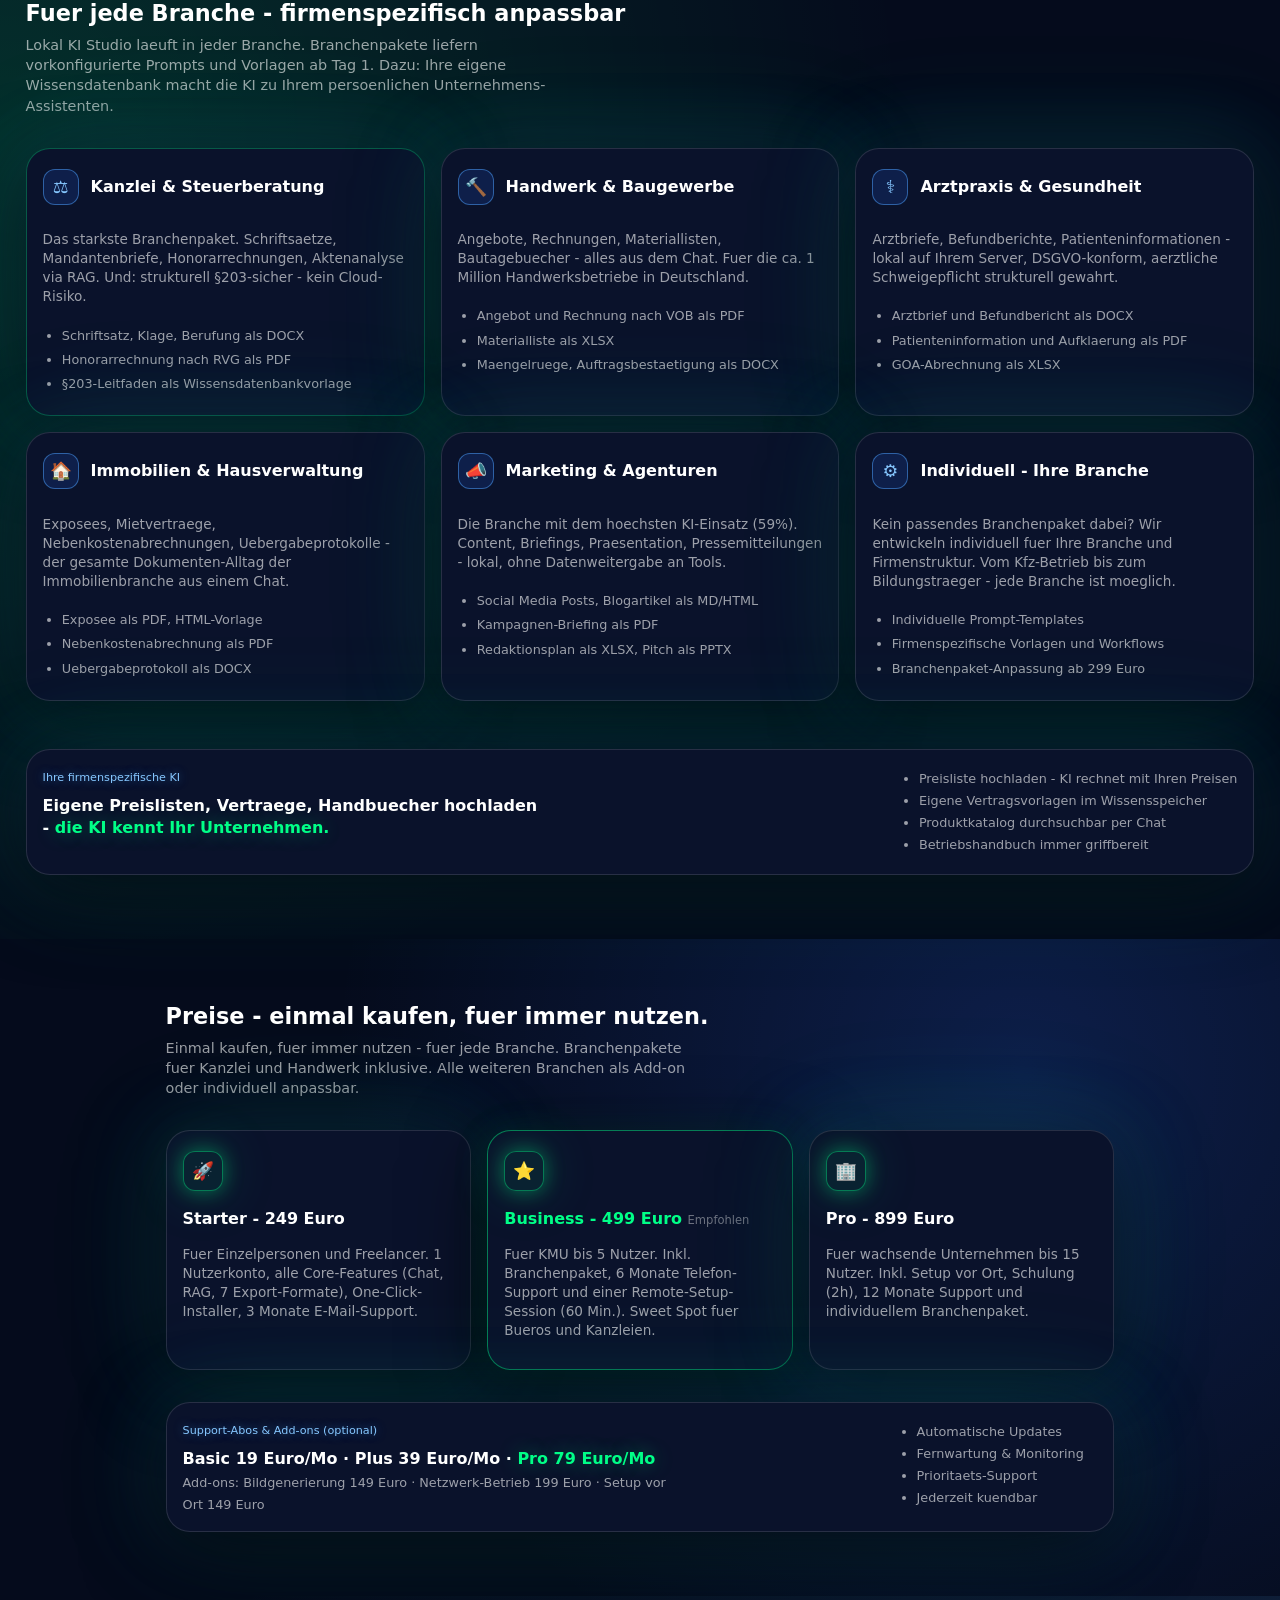
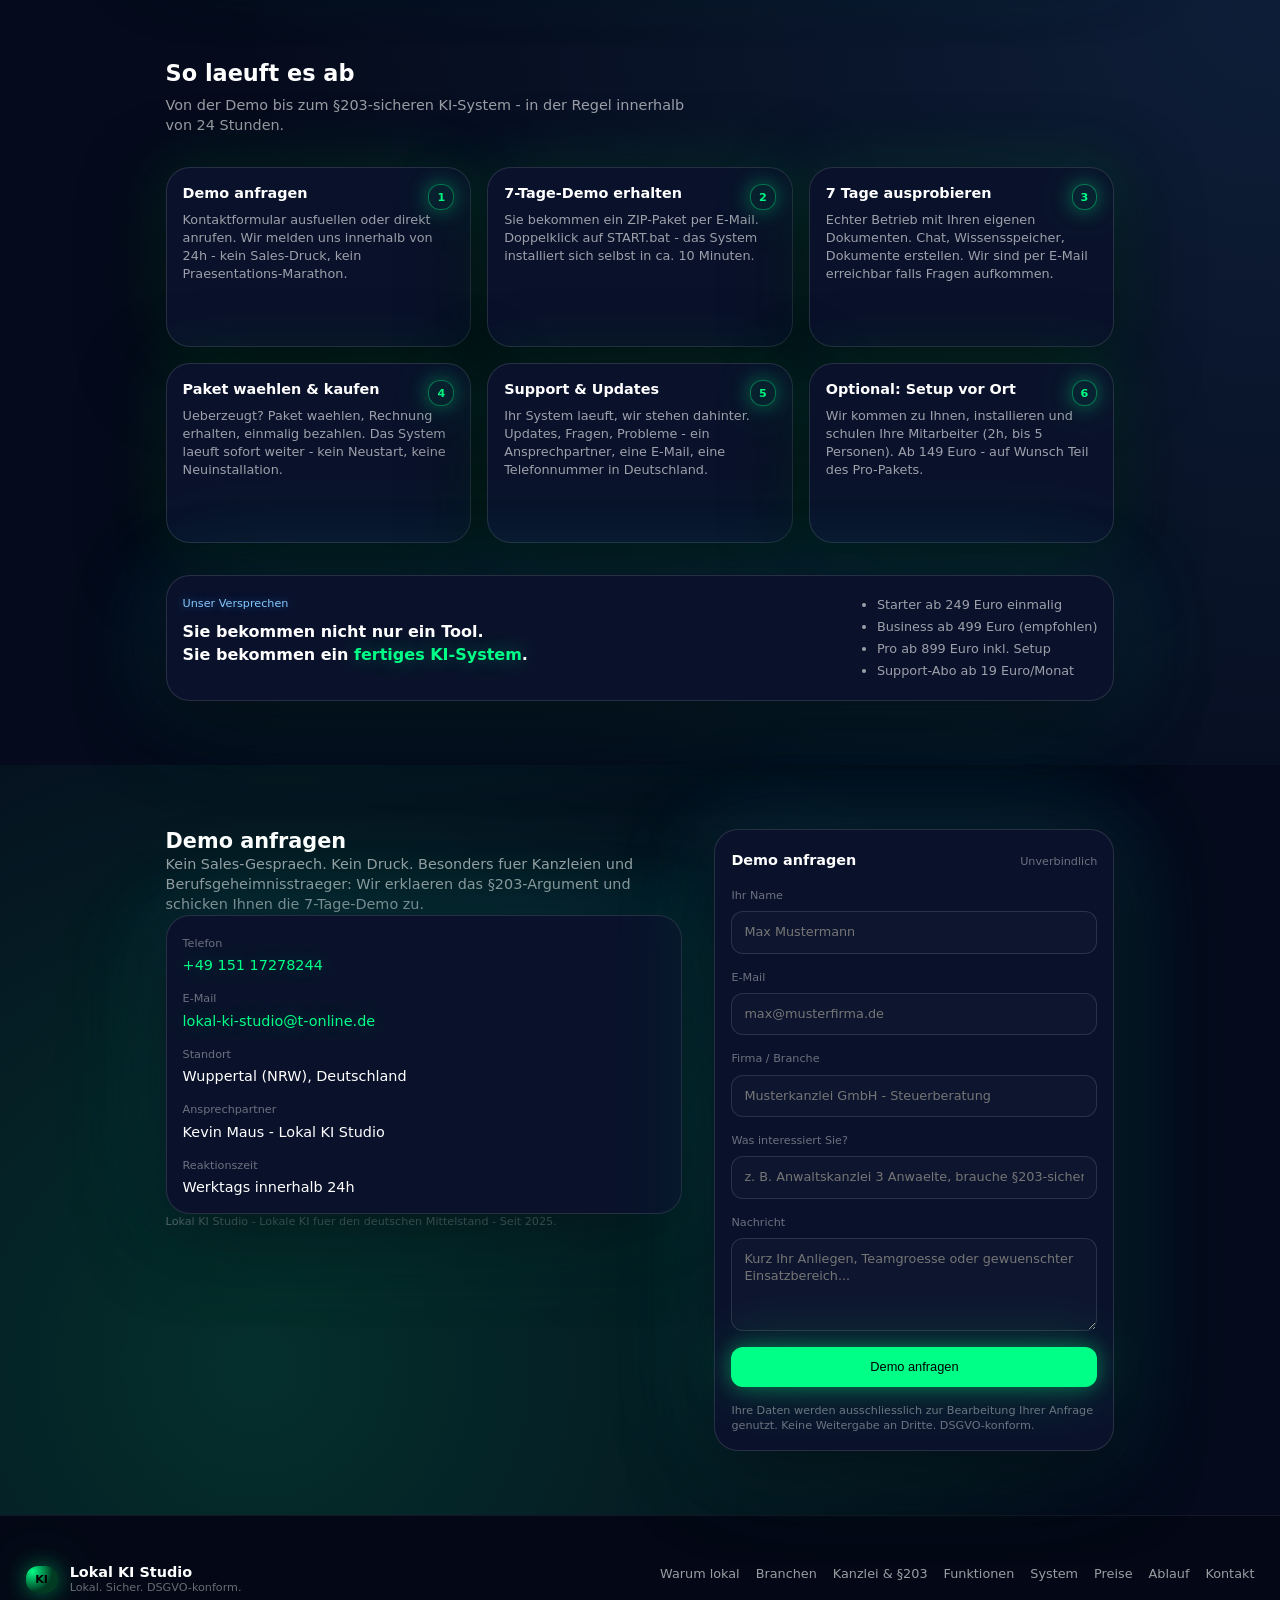
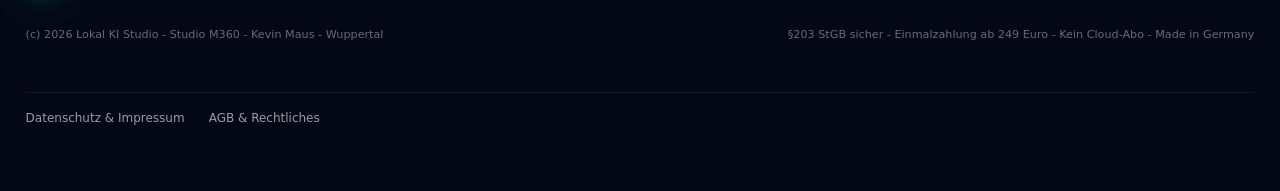
==== commit 992763bd: "Add files via upload" ====
--- a/index.html
+++ b/index.html
@@ -7,7 +7,7 @@
   <title>Lokal KI Studio - Ihr eigenes ChatGPT - lokal &amp; sicher.</title>
   <link rel="preconnect" href="https://fonts.gstatic.com" crossorigin />
   <link href="https://fonts.googleapis.com/css2?family=Inter:wght@400;500;600&display=swap" rel="stylesheet" />
-  <link rel="stylesheet" href="assets/styles.css" />
+  <link rel="stylesheet" href="styles.css" />
 </head>
 <body>
 
@@ -768,6 +768,6 @@
     </div>
   </footer>
 
-  <script src="assets/script.js"></script>
+  <script src="script.js"></script>
 </body>
 </html>
--- a/styles.css
+++ b/styles.css
@@ -0,0 +1,769 @@
+/* MIT License: frei kommerziell nutzbar */
+
+/* Color System */
+:root {
+  --bg-main: #050b1c;
+  --bg-card: #0a122b;
+  --bg-hover: rgba(0, 255, 140, 0.08);
+
+  --line-dark: rgba(255,255,255,0.06);
+  --line-mid: rgba(255,255,255,0.12);
+
+  --txt-primary: #ffffff;
+  --txt-dim: rgba(255,255,255,0.6);
+  --txt-muted: rgba(255,255,255,0.4);
+
+  --blue-500: #2d6bff;
+  --blue-300: #4ea4ff;
+  --blue-200: #86c7ff;
+
+  --neon-500: #00ff87;
+  --neon-glow: 0 0 20px rgba(0,255,135,0.4), 0 0 60px rgba(0,255,135,0.2);
+
+  --radius-lg: 1.5rem;
+  --radius-md: 0.75rem;
+
+  --font-stack: 'Inter', system-ui, -apple-system, BlinkMacSystemFont, 'Segoe UI',
+    Roboto, 'Helvetica Neue', sans-serif;
+
+  --pad-page: clamp(1.5rem, 2vw, 2rem);
+  --page-max: 1280px;
+}
+
+/* Reset-ish */
+* {
+  box-sizing: border-box;
+  -webkit-font-smoothing: antialiased;
+}
+body {
+  margin: 0;
+  background-color: var(--bg-main);
+  color: var(--txt-primary);
+  font-family: var(--font-stack);
+  line-height: 1.5;
+}
+
+/* Layout helpers */
+.layout-row {
+  width: 100%;
+  max-width: var(--page-max);
+  padding: 0 var(--pad-page);
+  margin: 0 auto;
+  display: flex;
+  align-items: center;
+  justify-content: space-between;
+}
+.layout-col {
+  width: 100%;
+  max-width: var(--page-max);
+  padding: 0 var(--pad-page);
+  margin: 0 auto;
+  display: flex;
+  flex-direction: column;
+  gap: 2rem;
+}
+.layout-col.tight {
+  max-width: 1000px;
+}
+
+.section {
+  padding: clamp(4rem, 4vw, 5rem) 0;
+  position: relative;
+}
+
+/* Header / Nav */
+.site-header {
+  position: sticky;
+  top: 0;
+  z-index: 1000;
+  background: rgba(5,11,28,0.75);
+  backdrop-filter: blur(12px);
+  border-bottom: 1px solid var(--line-dark);
+}
+.header-inner {
+  min-height: 4rem;
+}
+.brand {
+  display: flex;
+  align-items: center;
+  gap: 0.75rem;
+}
+.brand-mark {
+  background: radial-gradient(circle at 20% 20%, var(--neon-500) 0%, #003b22 60%);
+  color: #000;
+  font-size: 0.8rem;
+  font-weight: 600;
+  border-radius: var(--radius-md);
+  padding: 0.5rem 0.6rem;
+  line-height: 1;
+  box-shadow: var(--neon-glow);
+}
+.brand-text {
+  display: flex;
+  flex-direction: column;
+  line-height: 1.2;
+}
+.brand-line1 {
+  font-size: 0.9rem;
+  font-weight: 600;
+  color: var(--txt-primary);
+}
+.brand-line2 {
+  font-size: 0.7rem;
+  font-weight: 400;
+  color: var(--txt-muted);
+}
+
+.main-nav {
+  display: flex;
+  align-items: center;
+  gap: 1rem;
+}
+.nav-link {
+  font-size: 0.85rem;
+  color: var(--txt-dim);
+  text-decoration: none;
+  padding: 0.5rem 0.75rem;
+  border-radius: var(--radius-md);
+}
+.nav-link:hover {
+  background: var(--bg-hover);
+  color: var(--txt-primary);
+}
+.btn-ghost {
+  background: rgba(0,255,135,0.1);
+  color: var(--neon-500);
+  border: 1px solid rgba(0,255,135,0.4);
+  border-radius: var(--radius-md);
+  font-size: 0.8rem;
+  font-weight: 500;
+  text-decoration: none;
+  padding: 0.5rem 0.75rem;
+  display: inline-flex;
+  align-items: center;
+  box-shadow: var(--neon-glow);
+}
+.btn-ghost:hover {
+  background: rgba(0,255,135,0.15);
+}
+
+/* Burger for mobile */
+.burger {
+  display: none;
+  border: 0;
+  background: transparent;
+  flex-direction: column;
+  gap: 4px;
+  padding: 0.5rem;
+}
+.burger span {
+  height: 2px;
+  width: 24px;
+  background: var(--txt-primary);
+  border-radius: 2px;
+}
+
+/* Mobile overlay nav */
+.nav-overlay {
+  position: fixed;
+  inset: 0;
+  background: rgba(5,11,28,0.95);
+  backdrop-filter: blur(16px);
+  display: none;
+  flex-direction: column;
+  padding: var(--pad-page);
+  z-index: 2000;
+}
+.nav-overlay.active {
+  display: flex;
+}
+.nav-overlay-close {
+  align-self: flex-end;
+  border: 0;
+  background: transparent;
+  color: var(--txt-primary);
+  font-size: 1rem;
+  padding: 0.5rem;
+  line-height: 1;
+  cursor: pointer;
+}
+.nav-overlay-links {
+  display: flex;
+  flex-direction: column;
+  margin-top: 2rem;
+  gap: 1rem;
+}
+.nav-overlay-link,
+.nav-overlay-cta {
+  background: var(--bg-card);
+  border: 1px solid var(--line-mid);
+  border-radius: var(--radius-md);
+  padding: 0.9rem 1rem;
+  text-decoration: none;
+  font-size: 1rem;
+  color: var(--txt-primary);
+}
+.nav-overlay-cta {
+  border-color: rgba(0,255,135,0.4);
+  color: var(--neon-500);
+  background: rgba(0,255,135,0.07);
+  box-shadow: var(--neon-glow);
+}
+
+/* Hero */
+.hero {
+  padding-top: clamp(4rem,5vw,6rem);
+  padding-bottom: clamp(4rem,5vw,6rem);
+  background: radial-gradient(circle at 20% 20%, rgba(0,255,135,0.15) 0%, rgba(0,0,0,0) 60%),
+              radial-gradient(circle at 80% 20%, rgba(45,107,255,0.25) 0%, rgba(0,0,0,0) 60%);
+}
+.hero-inner {
+  display: grid;
+  grid-template-columns: minmax(0,1fr) minmax(0,420px);
+  align-items: flex-start;
+  gap: clamp(2rem,3vw,3rem);
+}
+.headline-xl {
+  font-size: clamp(2rem, 2vw, 2.5rem);
+  font-weight: 600;
+  line-height: 1.15;
+  margin: 0 0 1rem;
+}
+.gradient-text {
+  background: linear-gradient(90deg, var(--txt-primary) 0%, var(--blue-200) 40%, var(--neon-500) 80%);
+  -webkit-background-clip: text;
+  color: transparent;
+  text-shadow: var(--neon-glow);
+}
+.lead {
+  font-size: 1rem;
+  color: var(--txt-dim);
+  max-width: 42ch;
+  margin-bottom: 1rem;
+}
+
+.hero-highlights {
+  display: flex;
+  flex-wrap: wrap;
+  gap: 0.5rem;
+  margin-bottom: 1rem;
+}
+.pill {
+  background: rgba(255,255,255,0.05);
+  border: 1px solid var(--line-mid);
+  border-radius: 999px;
+  padding: 0.4rem 0.75rem;
+  font-size: 0.7rem;
+  color: var(--txt-primary);
+  line-height: 1.2;
+  white-space: nowrap;
+}
+.hero-cta-row {
+  display: flex;
+  flex-wrap: wrap;
+  gap: 0.75rem;
+  margin-bottom: 1rem;
+}
+.btn {
+  display: inline-flex;
+  justify-content: center;
+  align-items: center;
+  text-decoration: none;
+  border-radius: var(--radius-md);
+  font-size: 0.8rem;
+  font-weight: 500;
+  line-height: 1.2;
+  border: 1px solid transparent;
+  cursor: pointer;
+  min-height: 2.5rem;
+  padding: 0.6rem 1rem;
+}
+.btn-primary {
+  background: var(--neon-500);
+  color: #000;
+  box-shadow: var(--neon-glow);
+}
+.btn-primary:hover {
+  filter: brightness(1.05);
+}
+.btn-outline {
+  background: rgba(45,107,255,0.1);
+  color: var(--blue-200);
+  border-color: rgba(78,164,255,0.5);
+}
+.btn-outline:hover {
+  background: rgba(45,107,255,0.15);
+}
+
+/* full width button variant */
+.btn-full {
+  width: 100%;
+}
+
+.trust-note {
+  font-size: 0.7rem;
+  color: var(--txt-muted);
+  display: flex;
+  align-items: center;
+  gap: 0.5rem;
+}
+.dot {
+  width: 8px;
+  height: 8px;
+  border-radius: 999px;
+  background: var(--txt-muted);
+  box-shadow: 0 0 8px rgba(255,255,255,0.5);
+}
+.dot-green {
+  background: var(--neon-500);
+  box-shadow: var(--neon-glow);
+}
+
+/* Hero card (metrics) */
+.hero-card {
+  max-width: 420px;
+}
+.hero-card-inner {
+  background: var(--bg-card);
+  border-radius: var(--radius-lg);
+  border: 1px solid var(--line-mid);
+  box-shadow: 0 30px 80px rgba(0,0,0,0.8),
+              0 0 60px rgba(0,255,135,0.15),
+              0 0 140px rgba(45,107,255,0.2);
+  padding: 1.25rem 1rem 1rem;
+  display: flex;
+  flex-direction: column;
+  gap: 1rem;
+  position: relative;
+}
+.hero-card-inner::after {
+  content: "";
+  position: absolute;
+  inset: 0;
+  border-radius: inherit;
+  background: radial-gradient(circle at 20% 0%, rgba(0,255,135,0.15) 0%, rgba(0,0,0,0) 70%);
+  pointer-events: none;
+}
+.hero-card-top {
+  display: flex;
+  justify-content: space-between;
+  align-items: flex-start;
+}
+.status {
+  font-size: 0.7rem;
+  color: var(--txt-primary);
+  font-weight: 500;
+  display: flex;
+  align-items: center;
+  gap: 0.5rem;
+}
+.status-dot {
+  width: 8px;
+  height: 8px;
+  background: var(--neon-500);
+  border-radius: 999px;
+  box-shadow: var(--neon-glow);
+}
+.status-hint {
+  font-size: 0.6rem;
+  color: var(--txt-muted);
+  text-align: right;
+}
+.hero-metrics {
+  display: grid;
+  gap: 0.75rem;
+}
+.metric-box {
+  background: rgba(255,255,255,0.02);
+  border: 1px solid var(--line-dark);
+  border-radius: var(--radius-md);
+  padding: 0.75rem;
+}
+.metric-label {
+  font-size: 0.6rem;
+  color: var(--txt-muted);
+}
+.metric-value {
+  font-size: 1rem;
+  font-weight: 600;
+  color: var(--txt-primary);
+  line-height: 1.2;
+}
+.metric-value.green {
+  color: var(--neon-500);
+  text-shadow: var(--neon-glow);
+}
+.metric-value.blue {
+  color: var(--blue-200);
+}
+.metric-value.neon {
+  color: var(--neon-500);
+  text-shadow: var(--neon-glow);
+}
+.metric-desc {
+  font-size: 0.65rem;
+  color: var(--txt-dim);
+  line-height: 1.3;
+}
+.hero-footnote {
+  font-size: 0.7rem;
+  color: var(--txt-muted);
+  line-height: 1.4;
+  border-top: 1px solid var(--line-dark);
+  padding-top: 0.75rem;
+}
+
+/* Sections shared */
+.section-head {
+  display: flex;
+  flex-direction: column;
+  gap: 0.5rem;
+}
+.headline-l {
+  margin: 0;
+  font-size: 1.4rem;
+  font-weight: 600;
+  color: var(--txt-primary);
+  line-height: 1.2;
+}
+.section-desc {
+  color: var(--txt-dim);
+  font-size: 0.9rem;
+  max-width: 60ch;
+  line-height: 1.4;
+  margin: 0;
+}
+
+/* Cards */
+.card {
+  background: var(--bg-card);
+  border: 1px solid var(--line-mid);
+  border-radius: var(--radius-lg);
+  padding: 1.25rem 1rem 1rem;
+  position: relative;
+  box-shadow: 0 20px 80px rgba(0,0,0,0.7), 0 0 80px rgba(45,107,255,0.15), 0 0 120px rgba(0,255,135,0.15);
+}
+
+/* Why section */
+.why {
+  background: radial-gradient(circle at 80% 20%, rgba(45,107,255,0.2) 0%, rgba(0,0,0,0) 60%);
+}
+.grid-3 {
+  display: grid;
+  grid-template-columns: repeat(auto-fit,minmax(min(260px,100%),1fr));
+  gap: 1rem;
+}
+.feature-card .icon-circle {
+  width: 2.5rem;
+  height: 2.5rem;
+  border-radius: var(--radius-md);
+  background: rgba(0,255,135,0.07);
+  box-shadow: var(--neon-glow);
+  border: 1px solid rgba(0,255,135,0.4);
+  display: flex;
+  align-items: center;
+  justify-content: center;
+  color: var(--neon-500);
+  font-size: 1.1rem;
+  margin-bottom: 0.75rem;
+}
+.feature-title {
+  font-size: 1rem;
+  font-weight: 600;
+  color: var(--txt-primary);
+  margin-bottom: 0.5rem;
+}
+.feature-text {
+  font-size: 0.85rem;
+  color: var(--txt-dim);
+  line-height: 1.4;
+}
+
+/* Solutions */
+.solutions {
+  background: radial-gradient(circle at 0% 20%, rgba(0,255,135,0.15) 0%, rgba(0,0,0,0) 60%);
+}
+.solutions-grid {
+  display: grid;
+  grid-template-columns: repeat(auto-fit,minmax(min(320px,100%),1fr));
+  gap: 1rem;
+}
+.solution-block {
+  display: flex;
+  flex-direction: column;
+  gap: 0.75rem;
+}
+.solution-head {
+  display: flex;
+  align-items: center;
+  gap: 0.75rem;
+}
+.solution-icon {
+  font-size: 1.1rem;
+  background: rgba(45,107,255,0.15);
+  color: var(--blue-200);
+  border: 1px solid rgba(78,164,255,0.5);
+  border-radius: var(--radius-md);
+  min-width: 2.25rem;
+  height: 2.25rem;
+  display: flex;
+  align-items: center;
+  justify-content: center;
+}
+.solution-title {
+  font-size: 1rem;
+  font-weight: 600;
+  color: var(--txt-primary);
+}
+.solution-text {
+  font-size: 0.85rem;
+  color: var(--txt-dim);
+  line-height: 1.4;
+  margin-bottom: 0.5rem;
+}
+.bullet-list {
+  margin: 0;
+  padding-left: 1.2rem;
+  color: var(--txt-primary);
+  font-size: 0.8rem;
+  line-height: 1.4;
+}
+.bullet-list li {
+  margin-bottom: 0.4rem;
+  color: var(--txt-dim);
+}
+.bullet-list.tight li {
+  margin-bottom: 0.25rem;
+}
+
+/* Workflow */
+.workflow {
+  background: radial-gradient(circle at 100% 0%, rgba(78,164,255,0.12) 0%, rgba(0,0,0,0) 70%);
+}
+.timeline {
+  display: grid;
+  grid-template-columns: repeat(auto-fit,minmax(min(300px,100%),1fr));
+  gap: 1rem;
+}
+.tl-step {
+  position: relative;
+  background: var(--bg-card);
+  border: 1px solid var(--line-mid);
+  border-radius: var(--radius-lg);
+  padding: 1rem 1rem 0.9rem 1rem;
+  min-height: 180px;
+  box-shadow: 0 20px 80px rgba(0,0,0,0.7), 0 0 60px rgba(0,255,135,0.15);
+}
+.tl-marker {
+  position: absolute;
+  top: 1rem;
+  right: 1rem;
+  background: rgba(0,255,135,0.07);
+  border: 1px solid rgba(0,255,135,0.4);
+  color: var(--neon-500);
+  font-size: 0.7rem;
+  font-weight: 600;
+  line-height: 1;
+  padding: 0.4rem 0.5rem;
+  border-radius: var(--radius-md);
+  box-shadow: var(--neon-glow);
+}
+.tl-title {
+  font-size: 0.9rem;
+  font-weight: 600;
+  color: var(--txt-primary);
+  margin-bottom: 0.5rem;
+  line-height: 1.3;
+}
+.tl-text {
+  font-size: 0.8rem;
+  line-height: 1.4;
+  color: var(--txt-dim);
+  max-width: 65ch;
+}
+.txt-neon {
+  color: var(--neon-500);
+  text-shadow: var(--neon-glow);
+}
+
+/* Workflow bottom card */
+.workflow-bottom-card {
+  display: flex;
+  flex-wrap: wrap;
+  justify-content: space-between;
+  row-gap: 1rem;
+}
+.wbc-left {
+  max-width: 500px;
+}
+.wbc-eyebrow {
+  font-size: 0.7rem;
+  font-weight: 500;
+  color: var(--blue-200);
+  margin-bottom: 0.5rem;
+  text-shadow: 0 0 10px rgba(78,164,255,0.5);
+}
+.wbc-headline {
+  font-size: 1rem;
+  font-weight: 600;
+  line-height: 1.4;
+  color: var(--txt-primary);
+}
+.wbc-right {
+  min-width: 200px;
+}
+
+/* Contact */
+.contact {
+  background: radial-gradient(circle at 20% 80%, rgba(0,255,135,0.15) 0%, rgba(0,0,0,0) 70%);
+}
+.contact-inner {
+  display: grid;
+  grid-template-columns: minmax(0,1fr) minmax(0,400px);
+  gap: 2rem;
+}
+.contact-left .headline-l {
+  font-size: 1.3rem;
+}
+.contact-box {
+  display: flex;
+  flex-direction: column;
+  gap: 1rem;
+}
+.contact-line {
+  display: flex;
+  flex-direction: column;
+}
+.cl-label {
+  font-size: 0.7rem;
+  color: var(--txt-muted);
+  margin-bottom: 0.25rem;
+}
+.cl-value {
+  font-size: 0.9rem;
+  font-weight: 500;
+  color: var(--txt-primary);
+  line-height: 1.3;
+}
+.cl-link {
+  color: var(--neon-500);
+  text-decoration: none;
+  text-shadow: var(--neon-glow);
+  font-weight: 500;
+}
+.cl-link:hover {
+  filter: brightness(1.2);
+}
+.microcopy {
+  font-size: 0.7rem;
+  color: var(--txt-muted);
+  line-height: 1.4;
+}
+
+/* Contact form */
+.contact-form {
+  display: flex;
+  flex-direction: column;
+  gap: 1rem;
+}
+.cf-head {
+  display: flex;
+  justify-content: space-between;
+  align-items: baseline;
+}
+.cf-title {
+  color: var(--txt-primary);
+  font-size: 0.9rem;
+  font-weight: 600;
+}
+.cf-hint {
+  color: var(--txt-muted);
+  font-size: 0.7rem;
+}
+.cf-field {
+  display: flex;
+  flex-direction: column;
+  gap: 0.4rem;
+}
+.cf-label {
+  font-size: 0.7rem;
+  color: var(--txt-muted);
+}
+.cf-input,
+.cf-textarea {
+  width: 100%;
+  background: rgba(255,255,255,0.02);
+  border: 1px solid var(--line-mid);
+  border-radius: var(--radius-md);
+  color: var(--txt-primary);
+  padding: 0.75rem 0.75rem;
+  font-family: inherit;
+  font-size: 0.8rem;
+  line-height: 1.3;
+}
+.cf-input:focus,
+.cf-textarea:focus {
+  outline: 2px solid var(--blue-500);
+  box-shadow: 0 0 20px rgba(45,107,255,0.6);
+}
+.cf-footnote {
+  font-size: 0.7rem;
+  line-height: 1.4;
+  color: var(--txt-muted);
+}
+
+/* Footer */
+.site-footer {
+  border-top: 1px solid var(--line-dark);
+  background: #040816;
+  padding: 3rem 0 4rem;
+}
+.footer-inner {
+  gap: 2rem;
+}
+.footer-top {
+  display: flex;
+  flex-wrap: wrap;
+  justify-content: space-between;
+  row-gap: 1rem;
+}
+.brand-footer .brand-mark {
+  font-size: 0.7rem;
+}
+.footer-links {
+  display: flex;
+  flex-wrap: wrap;
+  gap: 1rem;
+  font-size: 0.8rem;
+}
+.footer-link {
+  color: var(--txt-dim);
+  text-decoration: none;
+}
+.footer-link:hover {
+  color: var(--txt-primary);
+}
+.footer-bottom {
+  display: flex;
+  flex-wrap: wrap;
+  justify-content: space-between;
+  font-size: 0.7rem;
+  color: var(--txt-muted);
+  row-gap: 0.5rem;
+}
+
+/* Responsive tweaks */
+@media (max-width: 800px) {
+  .main-nav {
+    display: none;
+  }
+  .burger {
+    display: flex;
+  }
+  .hero-inner {
+    grid-template-columns: 1fr;
+  }
+  .contact-inner {
+    grid-template-columns: 1fr;
+  }
+}
